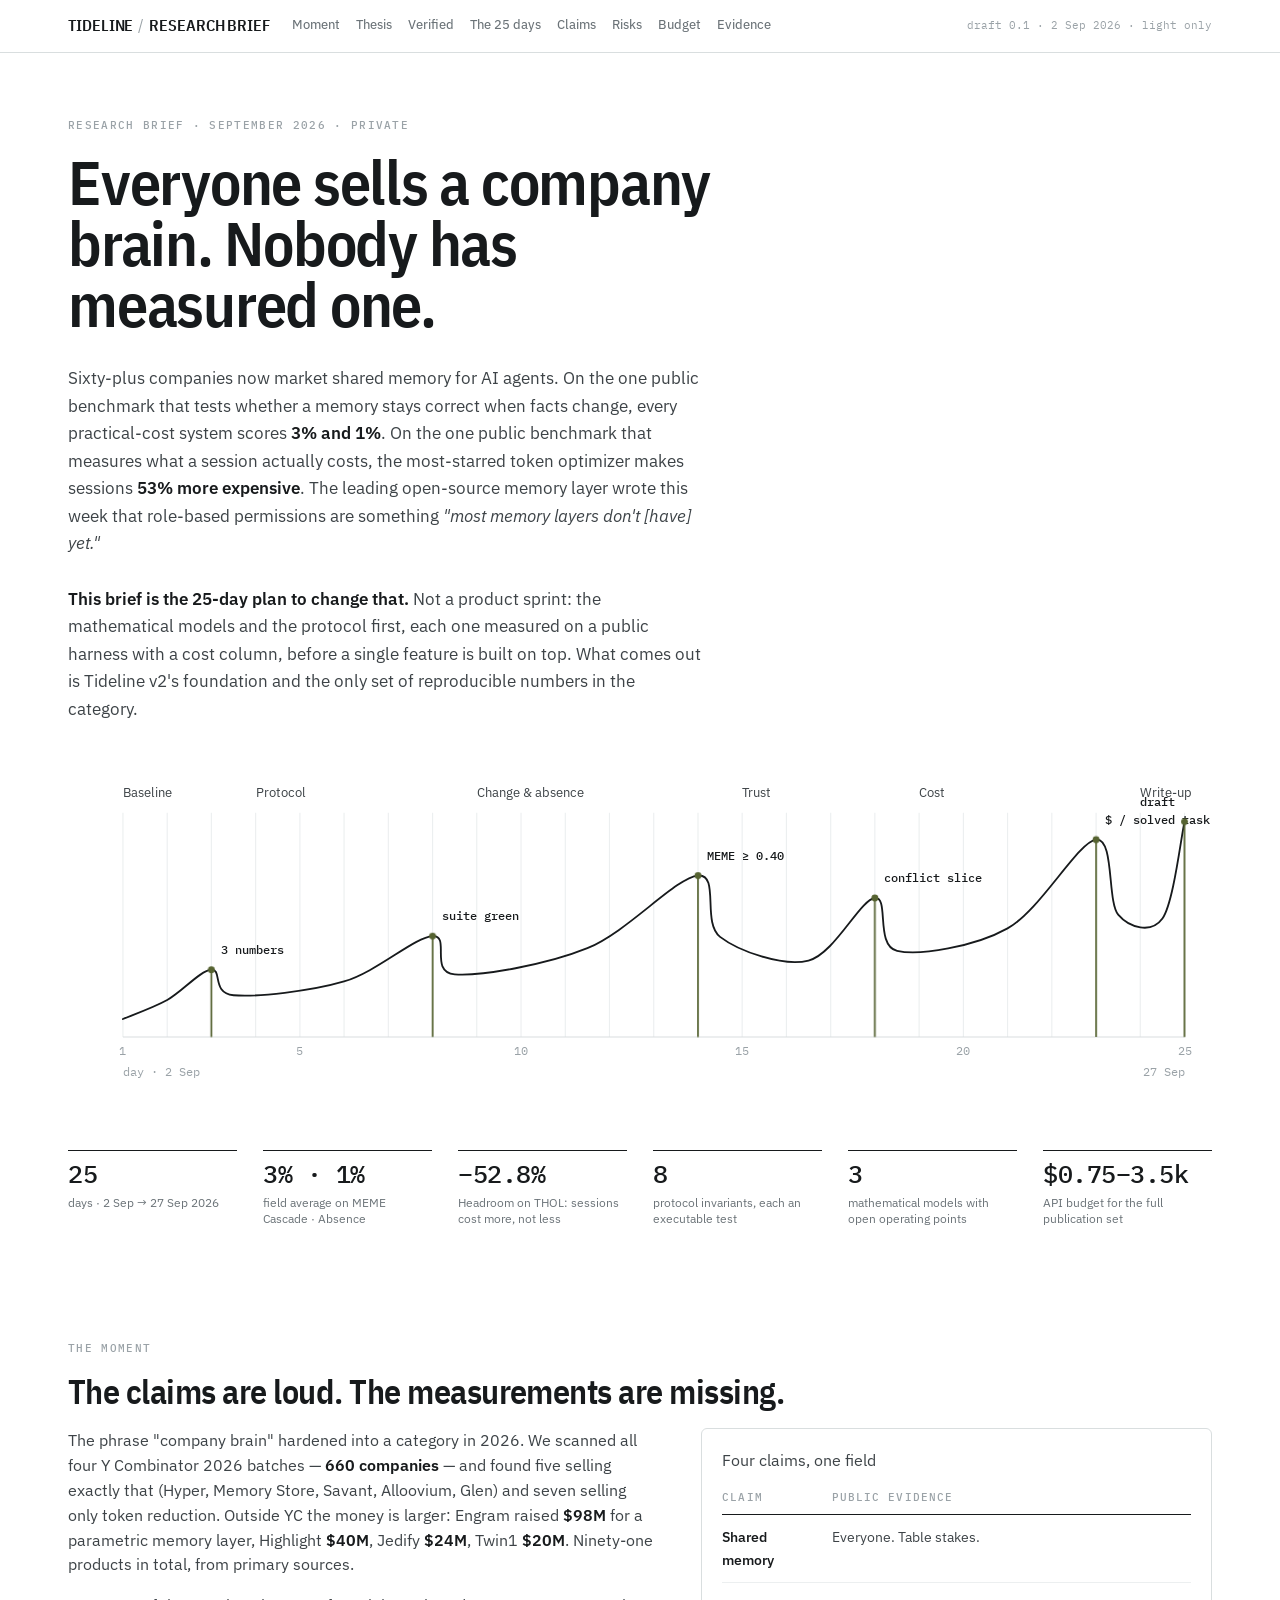
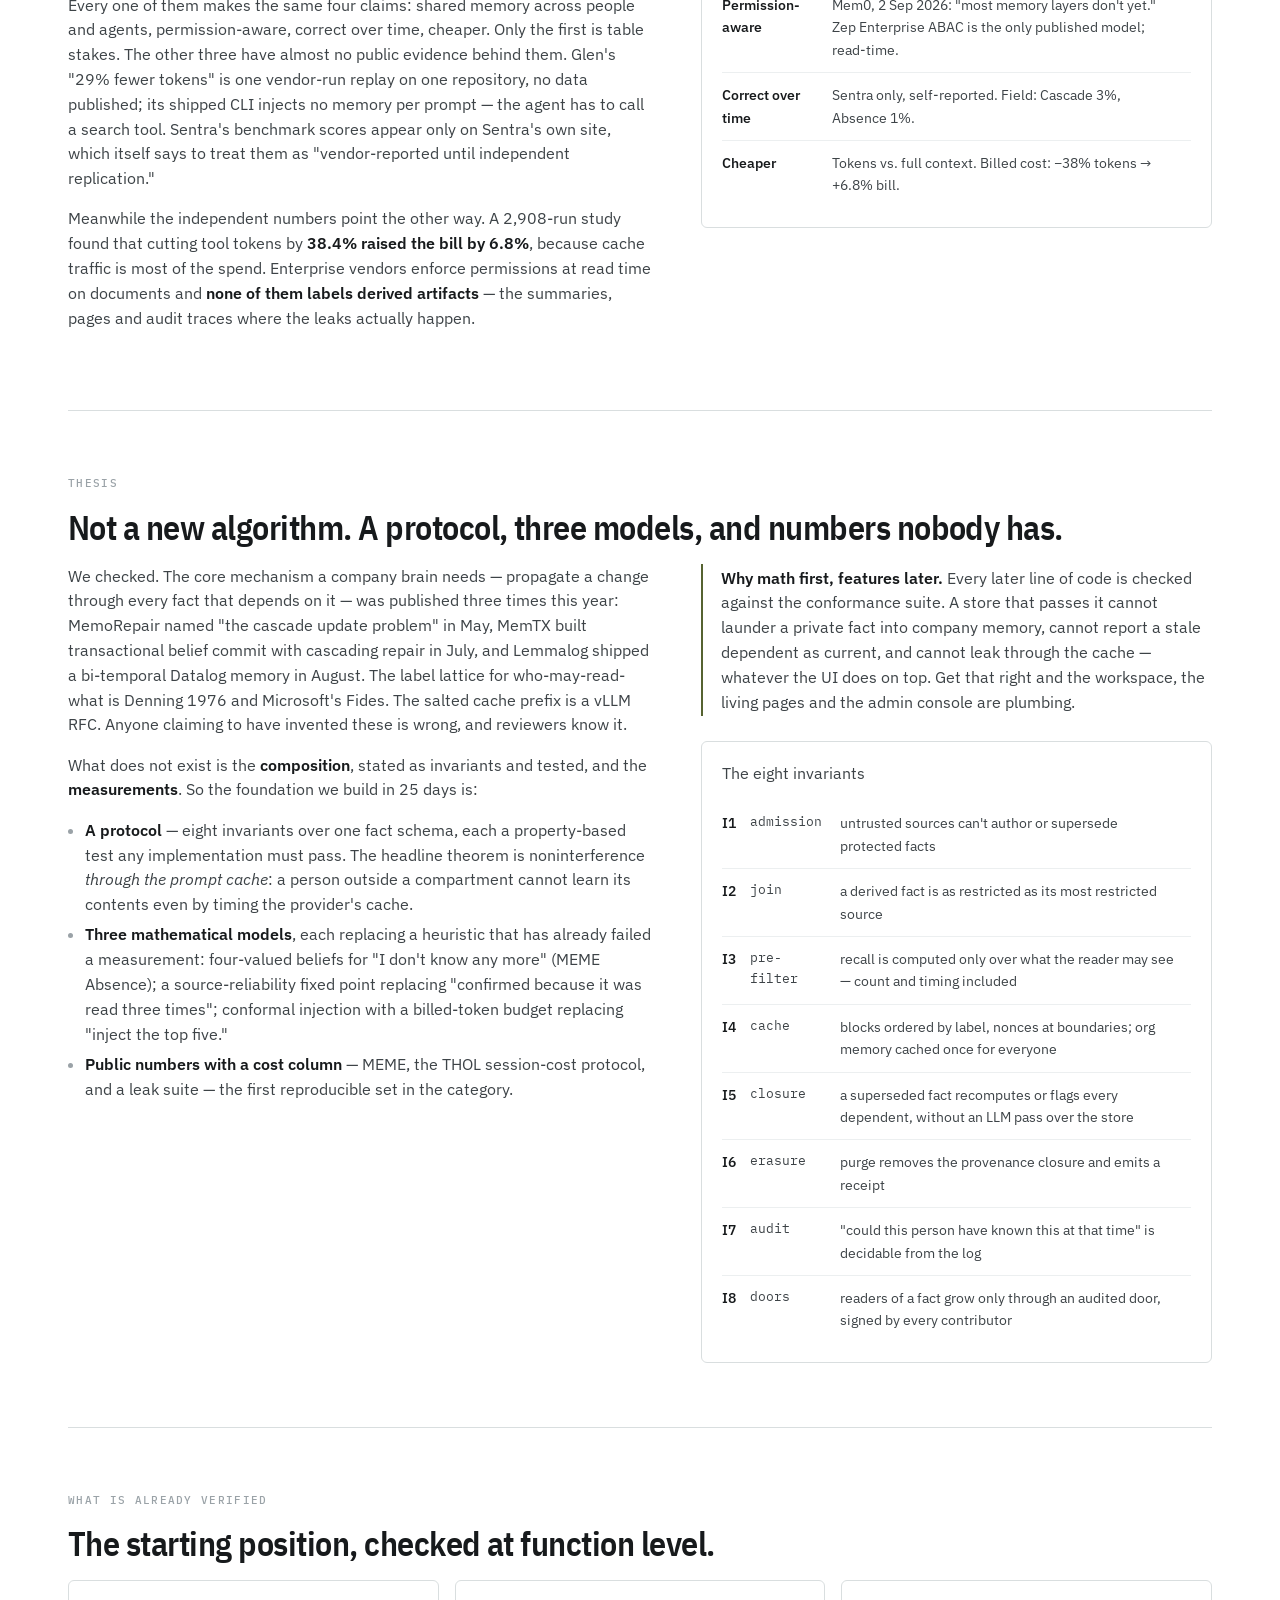
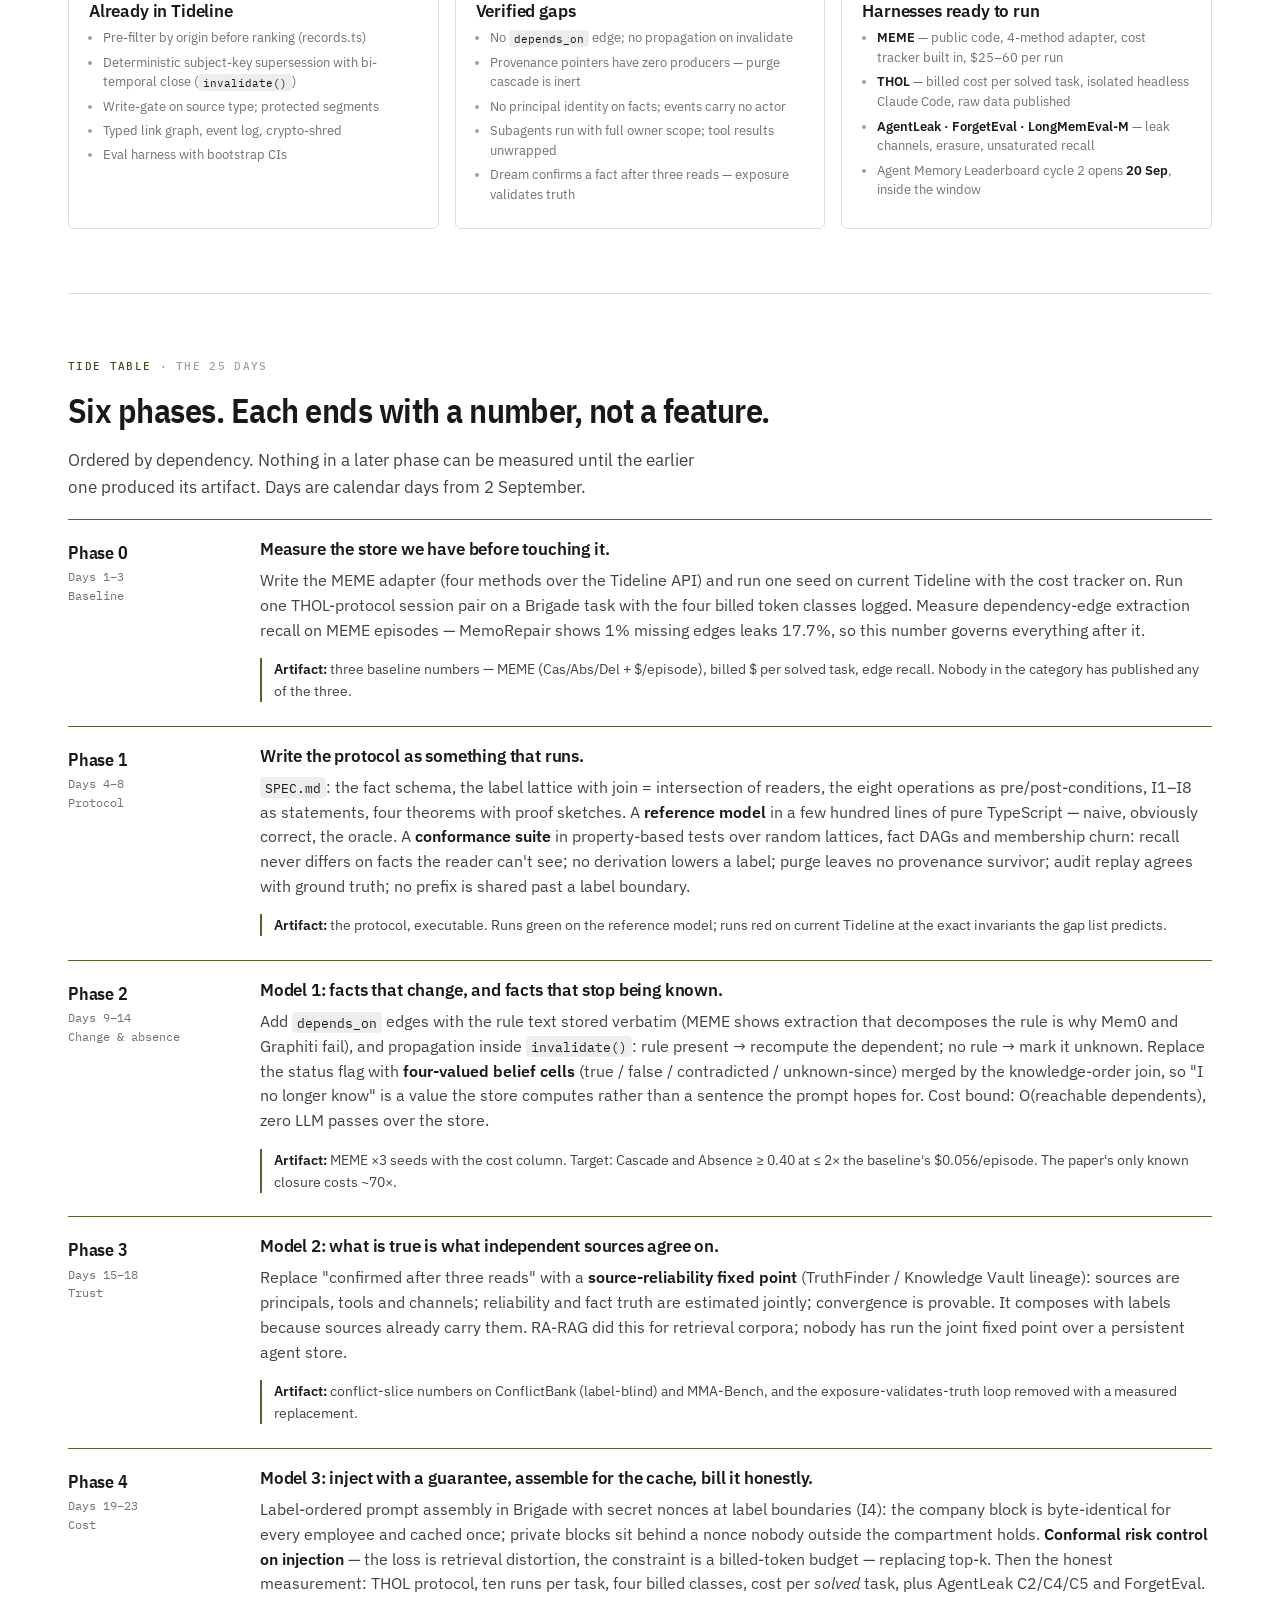
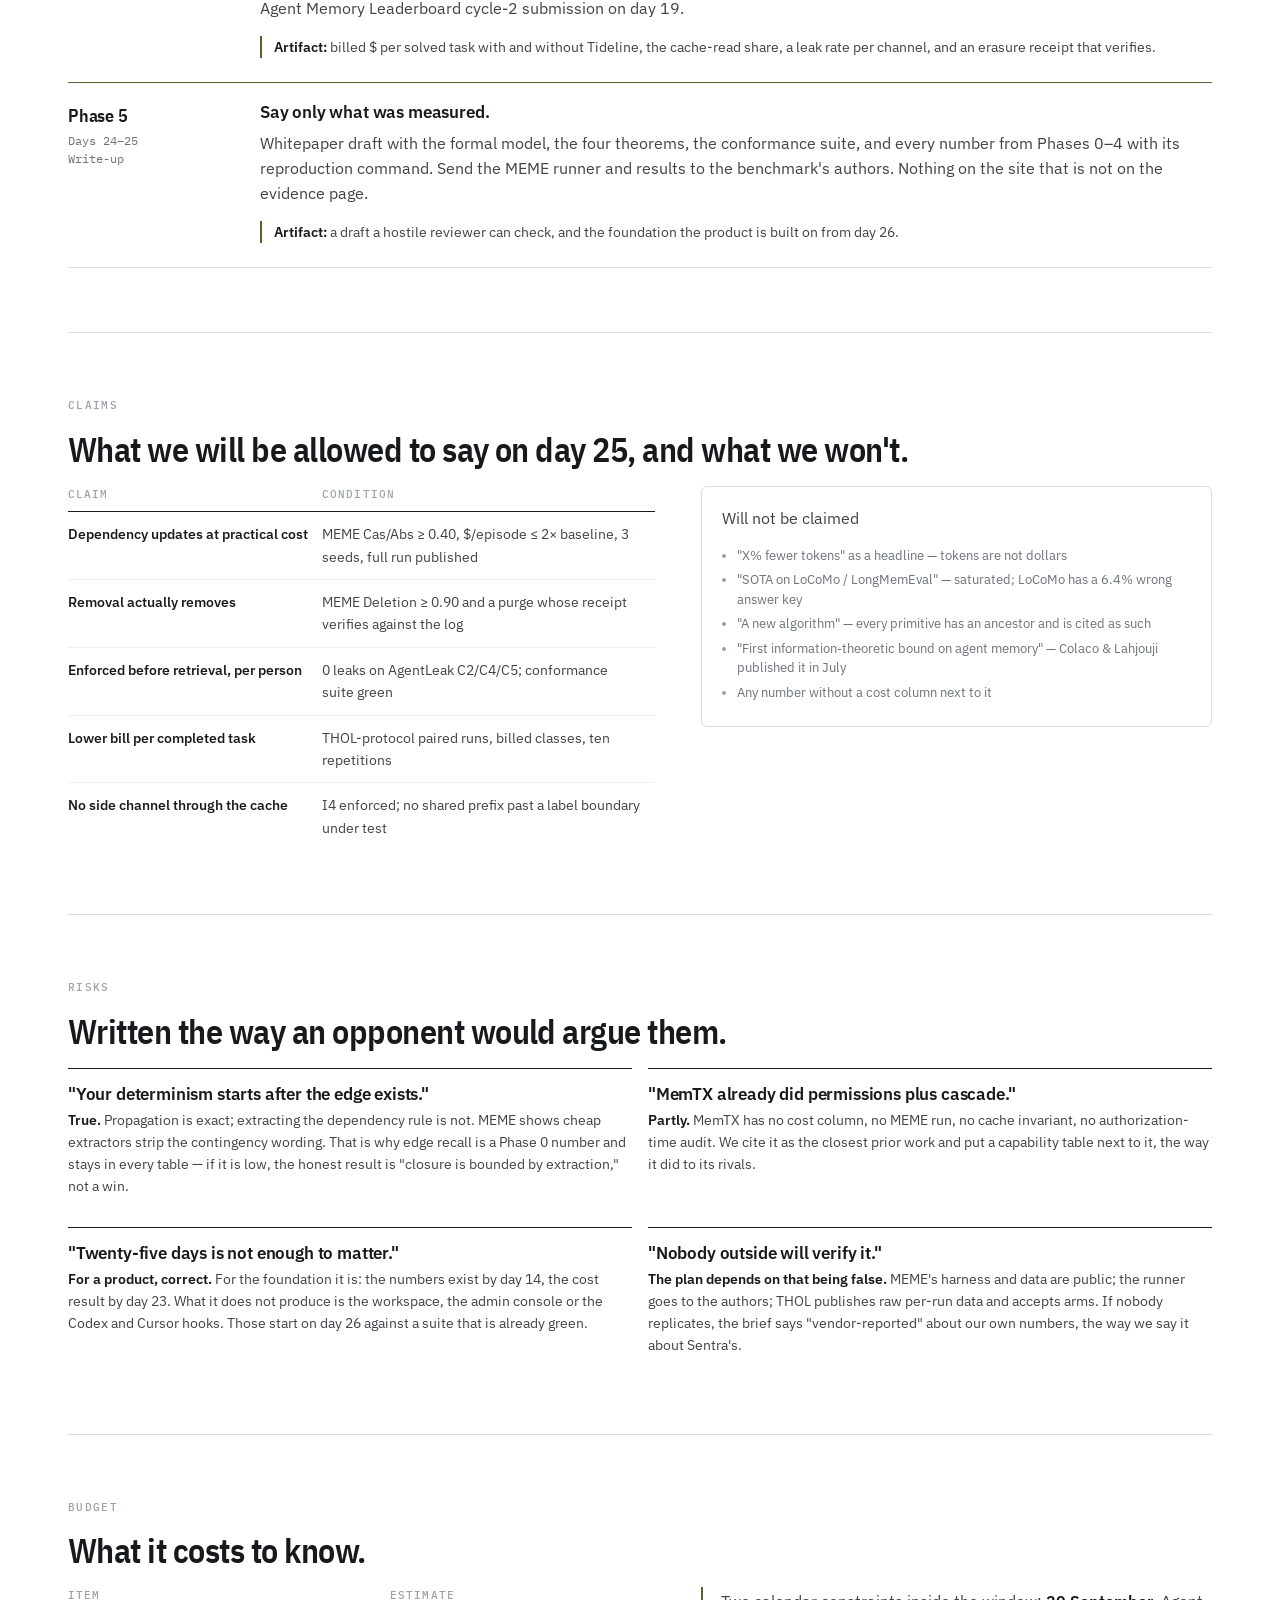
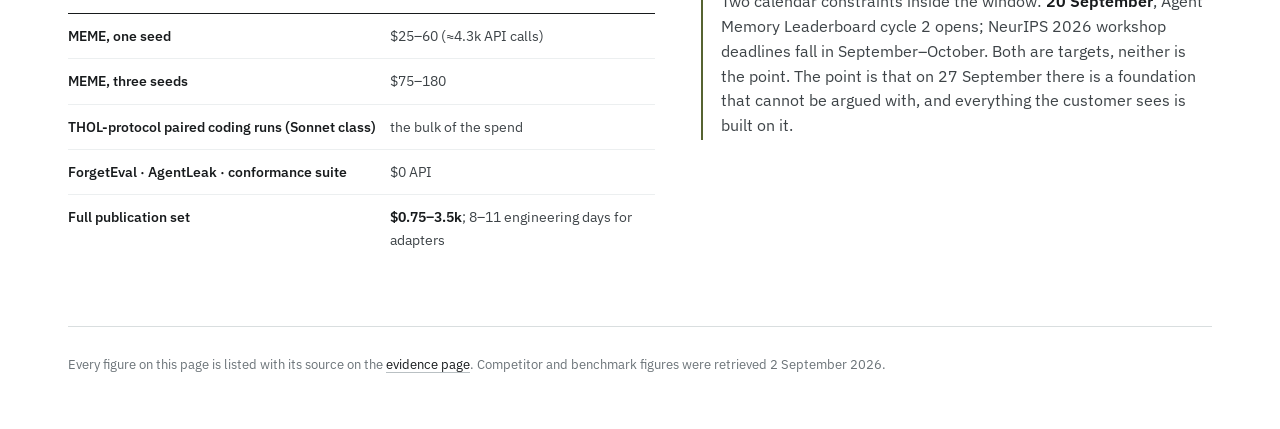
==== index.html @ ea07c3ec "Tideline research brief: the 25 days, models and protocol first Two pages, same rules as the Brigade" ====
<!doctype html>
<html lang="en">
<head>
<meta charset="utf-8" />
<meta name="viewport" content="width=device-width,initial-scale=1" />
<meta name="color-scheme" content="light" />
<title>Tideline — 25-day research brief</title>
<link rel="preconnect" href="https://fonts.googleapis.com">
<link rel="preconnect" href="https://fonts.gstatic.com" crossorigin>
<link href="https://fonts.googleapis.com/css2?family=IBM+Plex+Sans+Condensed:wght@500;600&family=IBM+Plex+Sans:wght@400;450;500;600&family=IBM+Plex+Mono:wght@400;500&display=swap" rel="stylesheet">
<link rel="stylesheet" href="assets/brief.css">
<style>
  .hero { padding: 64px 0 48px; }
  .hero h1 { max-width: 20ch; }
  .readings { display: grid; grid-template-columns: repeat(auto-fit, minmax(150px, 1fr)); gap: 22px 26px; margin-top: 40px; }
  .inv td:nth-child(2) { font-family: var(--font-mono); font-size: .8rem; }
  .ledger td:first-child { white-space: nowrap; }
</style>
</head>
<body>

<header class="masthead">
  <div class="masthead-in">
    <span class="mark"><a href="index.html">Tideline <span class="dot">/</span> Research brief</a></span>
    <nav>
      <a href="#moment">Moment</a>
      <a href="#thesis">Thesis</a>
      <a href="#verified">Verified</a>
      <a href="#phases">The 25 days</a>
      <a href="#claims">Claims</a>
      <a href="#risks">Risks</a>
      <a href="#budget">Budget</a>
      <a href="evidence.html">Evidence</a>
    </nav>
    <span class="spacer"></span>
    <span class="stamp">draft 0.1 · 2 Sep 2026 · light only</span>
  </div>
</header>

<div class="wrap">

  <!-- ─────────────────────────── HERO ─────────────────────────── -->
  <section class="hero" style="border-bottom: 0;">
    <p class="eyebrow">Research brief · September 2026 · private</p>
    <h1>Everyone sells a company brain. Nobody has measured one.</h1>
    <p class="lede">
      Sixty-plus companies now market shared memory for AI agents. On the one public benchmark that tests
      whether a memory stays correct when facts change, every practical-cost system scores
      <strong>3% and 1%</strong>. On the one public benchmark that measures what a session actually costs,
      the most-starred token optimizer makes sessions <strong>53% more expensive</strong>. The leading
      open-source memory layer wrote this week that role-based permissions are something
      <em>"most memory layers don't [have] yet."</em><br><br>
      <strong>This brief is the 25-day plan to change that.</strong> Not a product sprint: the mathematical
      models and the protocol first, each one measured on a public harness with a cost column, before a
      single feature is built on top. What comes out is Tideline v2's foundation and the only set of
      reproducible numbers in the category.
    </p>

    <div class="marigram">
<svg viewBox="0 0 1000 300" role="img" aria-label="Marigram: the 25 days drawn as a rising tide; each phase ends at a high-water mark labelled with the number it must produce">
<title>The 25 days as a tide record</title>
<line class="grid" x1="48.0" y1="40" x2="48.0" y2="236"/>
<text class="day" x="48.0" y="252" text-anchor="middle">1</text>
<line class="grid" x1="86.7" y1="40" x2="86.7" y2="236"/>
<line class="grid" x1="125.3" y1="40" x2="125.3" y2="236"/>
<line class="grid" x1="164.0" y1="40" x2="164.0" y2="236"/>
<line class="grid" x1="202.7" y1="40" x2="202.7" y2="236"/>
<text class="day" x="202.7" y="252" text-anchor="middle">5</text>
<line class="grid" x1="241.3" y1="40" x2="241.3" y2="236"/>
<line class="grid" x1="280.0" y1="40" x2="280.0" y2="236"/>
<line class="grid" x1="318.7" y1="40" x2="318.7" y2="236"/>
<line class="grid" x1="357.3" y1="40" x2="357.3" y2="236"/>
<line class="grid" x1="396.0" y1="40" x2="396.0" y2="236"/>
<text class="day" x="396.0" y="252" text-anchor="middle">10</text>
<line class="grid" x1="434.7" y1="40" x2="434.7" y2="236"/>
<line class="grid" x1="473.3" y1="40" x2="473.3" y2="236"/>
<line class="grid" x1="512.0" y1="40" x2="512.0" y2="236"/>
<line class="grid" x1="550.7" y1="40" x2="550.7" y2="236"/>
<line class="grid" x1="589.3" y1="40" x2="589.3" y2="236"/>
<text class="day" x="589.3" y="252" text-anchor="middle">15</text>
<line class="grid" x1="628.0" y1="40" x2="628.0" y2="236"/>
<line class="grid" x1="666.7" y1="40" x2="666.7" y2="236"/>
<line class="grid" x1="705.3" y1="40" x2="705.3" y2="236"/>
<line class="grid" x1="744.0" y1="40" x2="744.0" y2="236"/>
<line class="grid" x1="782.7" y1="40" x2="782.7" y2="236"/>
<text class="day" x="782.7" y="252" text-anchor="middle">20</text>
<line class="grid" x1="821.3" y1="40" x2="821.3" y2="236"/>
<line class="grid" x1="860.0" y1="40" x2="860.0" y2="236"/>
<line class="grid" x1="898.7" y1="40" x2="898.7" y2="236"/>
<line class="grid" x1="937.3" y1="40" x2="937.3" y2="236"/>
<line class="grid" x1="976.0" y1="40" x2="976.0" y2="236"/>
<text class="day" x="976.0" y="252" text-anchor="middle">25</text>
<line class="axis" x1="48" y1="236" x2="976" y2="236"/>
<text class="day" x="48" y="270">day · 2 Sep</text><text class="day" x="976" y="270" text-anchor="end">27 Sep</text>
<path class="trace" d="M48.0,220.3 C54.4,217.5 73.8,210.8 86.7,203.7 C99.6,196.5 115.7,177.9 125.3,177.2 C135.0,176.5 125.3,197.8 144.7,199.5 C164.0,201.3 212.3,196.1 241.3,187.5 C270.3,178.9 302.6,148.8 318.7,147.8 C334.8,146.8 315.4,179.6 338.0,181.3 C360.6,183.1 418.6,172.8 454.0,158.4 C489.4,144.0 531.3,96.5 550.7,94.9 C570.0,93.2 553.9,136.1 570.0,148.5 C586.1,160.9 624.8,174.8 647.3,169.2 C669.9,163.5 692.4,115.9 705.3,114.5 C718.2,113.1 705.3,156.2 724.7,160.7 C744.0,165.1 792.3,157.3 821.3,141.1 C850.3,124.9 882.6,65.5 898.7,63.5 C914.8,61.5 908.3,117.6 918.0,129.1 C927.7,140.6 947.0,146.0 956.7,132.5 C966.3,119.0 972.8,62.0 976.0,47.8"/>
<line class="hw p1" x1="125.3" y1="177.2" x2="125.3" y2="236"/>
<circle class="hw-dot p1" cx="125.3" cy="177.2" r="3"/>
<text class="read p1" x="133.3" y="163.2" text-anchor="start">3 numbers</text>
<text class="ph" x="48.0" y="26">Baseline</text>
<line class="hw p2" x1="318.7" y1="147.8" x2="318.7" y2="236"/>
<circle class="hw-dot p2" cx="318.7" cy="147.8" r="3"/>
<text class="read p2" x="326.7" y="133.8" text-anchor="start">suite green</text>
<text class="ph" x="164.0" y="26">Protocol</text>
<line class="hw p3" x1="550.7" y1="94.9" x2="550.7" y2="236"/>
<circle class="hw-dot p3" cx="550.7" cy="94.9" r="3"/>
<text class="read p3" x="558.7" y="80.9" text-anchor="start">MEME ≥ 0.40</text>
<text class="ph" x="357.3" y="26">Change & absence</text>
<line class="hw p4" x1="705.3" y1="114.5" x2="705.3" y2="236"/>
<circle class="hw-dot p4" cx="705.3" cy="114.5" r="3"/>
<text class="read p4" x="713.3" y="100.5" text-anchor="start">conflict slice</text>
<text class="ph" x="589.3" y="26">Trust</text>
<line class="hw p5" x1="898.7" y1="63.5" x2="898.7" y2="236"/>
<circle class="hw-dot p5" cx="898.7" cy="63.5" r="3"/>
<text class="read p5" x="906.7" y="49.5" text-anchor="start">$ / solved task</text>
<text class="ph" x="744.0" y="26">Cost</text>
<line class="hw p6" x1="976.0" y1="47.8" x2="976.0" y2="236"/>
<circle class="hw-dot p6" cx="976.0" cy="47.8" r="3"/>
<text class="read p6" x="968.0" y="33.8" text-anchor="end">draft</text>
<text class="ph" x="937.3" y="26">Write-up</text>
</svg>
    </div>

    <div class="readings">
      <div class="reading"><span class="n">25</span><span class="l">days · 2 Sep → 27 Sep 2026</span></div>
      <div class="reading"><span class="n">3% · 1%</span><span class="l">field average on MEME Cascade · Absence</span></div>
      <div class="reading"><span class="n">−52.8%</span><span class="l">Headroom on THOL: sessions cost more, not less</span></div>
      <div class="reading"><span class="n">8</span><span class="l">protocol invariants, each an executable test</span></div>
      <div class="reading"><span class="n">3</span><span class="l">mathematical models with open operating points</span></div>
      <div class="reading"><span class="n">$0.75–3.5k</span><span class="l">API budget for the full publication set</span></div>
    </div>
  </section>

  <!-- ─────────────────────────── THE MOMENT ─────────────────────────── -->
  <section id="moment">
    <p class="eyebrow">The moment</p>
    <h2>The claims are loud. The measurements are missing.</h2>

    <div class="two">
      <div>
        <p>
          The phrase "company brain" hardened into a category in 2026. We scanned all four Y Combinator 2026
          batches — <strong>660 companies</strong> — and found five selling exactly that (Hyper, Memory Store,
          Savant, Alloovium, Glen) and seven selling only token reduction. Outside YC the money is larger:
          Engram raised <strong>$98M</strong> for a parametric memory layer, Highlight <strong>$40M</strong>,
          Jedify <strong>$24M</strong>, Twin1 <strong>$20M</strong>. Ninety-one products in total, from
          primary sources.
        </p>
        <p>
          Every one of them makes the same four claims: shared memory across people and agents,
          permission-aware, correct over time, cheaper. Only the first is table stakes. The other three have
          almost no public evidence behind them. Glen's "29% fewer tokens" is one vendor-run replay on one
          repository, no data published; its shipped CLI injects no memory per prompt — the agent has to call
          a search tool. Sentra's benchmark scores appear only on Sentra's own site, which itself says to
          treat them as "vendor-reported until independent replication."
        </p>
        <p>
          Meanwhile the independent numbers point the other way. A 2,908-run study found that cutting tool
          tokens by <strong>38.4% raised the bill by 6.8%</strong>, because cache traffic is most of the
          spend. Enterprise vendors enforce permissions at read time on documents and
          <strong>none of them labels derived artifacts</strong> — the summaries, pages and audit traces
          where the leaks actually happen.
        </p>
      </div>
      <div>
        <div class="card">
          <p class="kicker">Four claims, one field</p>
          <table class="data">
            <tr><th>Claim</th><th>Public evidence</th></tr>
            <tr><td>Shared memory</td><td>Everyone. Table stakes.</td></tr>
            <tr><td>Permission-aware</td><td>Mem0, 2 Sep 2026: "most memory layers don't yet." Zep Enterprise ABAC is the only published model; read-time.</td></tr>
            <tr><td>Correct over time</td><td>Sentra only, self-reported. Field: Cascade 3%, Absence 1%.</td></tr>
            <tr><td>Cheaper</td><td>Tokens vs. full context. Billed cost: −38% tokens → +6.8% bill.</td></tr>
          </table>
        </div>
      </div>
    </div>
  </section>

  <!-- ─────────────────────────── THESIS ─────────────────────────── -->
  <section id="thesis">
    <p class="eyebrow">Thesis</p>
    <h2>Not a new algorithm. A protocol, three models, and numbers nobody has.</h2>

    <div class="two">
      <div>
        <p>
          We checked. The core mechanism a company brain needs — propagate a change through every fact that
          depends on it — was published three times this year: MemoRepair named "the cascade update problem"
          in May, MemTX built transactional belief commit with cascading repair in July, and Lemmalog shipped
          a bi-temporal Datalog memory in August. The label lattice for who-may-read-what is Denning 1976 and
          Microsoft's Fides. The salted cache prefix is a vLLM RFC. Anyone claiming to have invented these is
          wrong, and reviewers know it.
        </p>
        <p>
          What does not exist is the <strong>composition</strong>, stated as invariants and tested, and the
          <strong>measurements</strong>. So the foundation we build in 25 days is:
        </p>
        <ul class="tight">
          <li><strong>A protocol</strong> — eight invariants over one fact schema, each a property-based test any
            implementation must pass. The headline theorem is noninterference <em>through the prompt cache</em>:
            a person outside a compartment cannot learn its contents even by timing the provider's cache.</li>
          <li><strong>Three mathematical models</strong>, each replacing a heuristic that has already failed a
            measurement: four-valued beliefs for "I don't know any more" (MEME Absence); a source-reliability
            fixed point replacing "confirmed because it was read three times"; conformal injection with a
            billed-token budget replacing "inject the top five."</li>
          <li><strong>Public numbers with a cost column</strong> — MEME, the THOL session-cost protocol, and a
            leak suite — the first reproducible set in the category.</li>
        </ul>
      </div>
      <div>
        <div class="callout">
          <p><strong>Why math first, features later.</strong> Every later line of code is checked against the
          conformance suite. A store that passes it cannot launder a private fact into company memory, cannot
          report a stale dependent as current, and cannot leak through the cache — whatever the UI does on top.
          Get that right and the workspace, the living pages and the admin console are plumbing.</p>
        </div>
        <br>
        <div class="card">
          <p class="kicker">The eight invariants</p>
          <table class="data inv">
            <tr><td>I1</td><td>admission</td><td>untrusted sources can't author or supersede protected facts</td></tr>
            <tr><td>I2</td><td>join</td><td>a derived fact is as restricted as its most restricted source</td></tr>
            <tr><td>I3</td><td>pre-filter</td><td>recall is computed only over what the reader may see — count and timing included</td></tr>
            <tr><td>I4</td><td>cache</td><td>blocks ordered by label, nonces at boundaries; org memory cached once for everyone</td></tr>
            <tr><td>I5</td><td>closure</td><td>a superseded fact recomputes or flags every dependent, without an LLM pass over the store</td></tr>
            <tr><td>I6</td><td>erasure</td><td>purge removes the provenance closure and emits a receipt</td></tr>
            <tr><td>I7</td><td>audit</td><td>"could this person have known this at that time" is decidable from the log</td></tr>
            <tr><td>I8</td><td>doors</td><td>readers of a fact grow only through an audited door, signed by every contributor</td></tr>
          </table>
        </div>
      </div>
    </div>
  </section>

  <!-- ─────────────────────────── VERIFIED ─────────────────────────── -->
  <section id="verified">
    <p class="eyebrow">What is already verified</p>
    <h2>The starting position, checked at function level.</h2>

    <div class="grid g3">
      <div class="card">
        <h3>Already in Tideline</h3>
        <ul class="tight fine">
          <li>Pre-filter by origin before ranking (records.ts)</li>
          <li>Deterministic subject-key supersession with bi-temporal close (<code>invalidate()</code>)</li>
          <li>Write-gate on source type; protected segments</li>
          <li>Typed link graph, event log, crypto-shred</li>
          <li>Eval harness with bootstrap CIs</li>
        </ul>
      </div>
      <div class="card">
        <h3>Verified gaps</h3>
        <ul class="tight fine">
          <li>No <code>depends_on</code> edge; no propagation on invalidate</li>
          <li>Provenance pointers have zero producers — purge cascade is inert</li>
          <li>No principal identity on facts; events carry no actor</li>
          <li>Subagents run with full owner scope; tool results unwrapped</li>
          <li>Dream confirms a fact after three reads — exposure validates truth</li>
        </ul>
      </div>
      <div class="card">
        <h3>Harnesses ready to run</h3>
        <ul class="tight fine">
          <li><strong>MEME</strong> — public code, 4-method adapter, cost tracker built in, $25–60 per run</li>
          <li><strong>THOL</strong> — billed cost per solved task, isolated headless Claude Code, raw data published</li>
          <li><strong>AgentLeak · ForgetEval · LongMemEval-M</strong> — leak channels, erasure, unsaturated recall</li>
          <li>Agent Memory Leaderboard cycle 2 opens <strong>20 Sep</strong>, inside the window</li>
        </ul>
      </div>
    </div>
  </section>

  <!-- ─────────────────────────── PHASES ─────────────────────────── -->
  <section id="phases">
    <p class="eyebrow"><b>Tide table</b> · the 25 days</p>
    <h2>Six phases. Each ends with a number, not a feature.</h2>
    <p class="lede">Ordered by dependency. Nothing in a later phase can be measured until the earlier one produced
      its artifact. Days are calendar days from 2 September.</p>

    <div class="phase">
      <div class="d"><b>Phase 0</b>Days 1–3<br>Baseline</div>
      <div>
        <h3>Measure the store we have before touching it.</h3>
        <p>Write the MEME adapter (four methods over the Tideline API) and run one seed on current Tideline
          with the cost tracker on. Run one THOL-protocol session pair on a Brigade task with the four billed
          token classes logged. Measure dependency-edge extraction recall on MEME episodes — MemoRepair shows
          1% missing edges leaks 17.7%, so this number governs everything after it.</p>
        <p class="out"><b>Artifact:</b> three baseline numbers — MEME (Cas/Abs/Del + $/episode), billed $ per
          solved task, edge recall. Nobody in the category has published any of the three.</p>
      </div>
    </div>

    <div class="phase">
      <div class="d"><b>Phase 1</b>Days 4–8<br>Protocol</div>
      <div>
        <h3>Write the protocol as something that runs.</h3>
        <p><code>SPEC.md</code>: the fact schema, the label lattice with join = intersection of readers, the eight
          operations as pre/post-conditions, I1–I8 as statements, four theorems with proof sketches.
          A <strong>reference model</strong> in a few hundred lines of pure TypeScript — naive, obviously correct,
          the oracle. A <strong>conformance suite</strong> in property-based tests over random lattices, fact DAGs and
          membership churn: recall never differs on facts the reader can't see; no derivation lowers a label;
          purge leaves no provenance survivor; audit replay agrees with ground truth; no prefix is shared past a
          label boundary.</p>
        <p class="out"><b>Artifact:</b> the protocol, executable. Runs green on the reference model; runs red on
          current Tideline at the exact invariants the gap list predicts.</p>
      </div>
    </div>

    <div class="phase">
      <div class="d"><b>Phase 2</b>Days 9–14<br>Change &amp; absence</div>
      <div>
        <h3>Model 1: facts that change, and facts that stop being known.</h3>
        <p>Add <code>depends_on</code> edges with the rule text stored verbatim (MEME shows extraction that
          decomposes the rule is why Mem0 and Graphiti fail), and propagation inside <code>invalidate()</code>:
          rule present → recompute the dependent; no rule → mark it unknown. Replace the status flag with
          <strong>four-valued belief cells</strong> (true / false / contradicted / unknown-since) merged by the
          knowledge-order join, so "I no longer know" is a value the store computes rather than a sentence the
          prompt hopes for. Cost bound: O(reachable dependents), zero LLM passes over the store.</p>
        <p class="out"><b>Artifact:</b> MEME ×3 seeds with the cost column. Target: Cascade and Absence ≥ 0.40 at
          ≤ 2× the baseline's $0.056/episode. The paper's only known closure costs ~70×.</p>
      </div>
    </div>

    <div class="phase">
      <div class="d"><b>Phase 3</b>Days 15–18<br>Trust</div>
      <div>
        <h3>Model 2: what is true is what independent sources agree on.</h3>
        <p>Replace "confirmed after three reads" with a <strong>source-reliability fixed point</strong>
          (TruthFinder / Knowledge Vault lineage): sources are principals, tools and channels; reliability and
          fact truth are estimated jointly; convergence is provable. It composes with labels because sources
          already carry them. RA-RAG did this for retrieval corpora; nobody has run the joint fixed point over a
          persistent agent store.</p>
        <p class="out"><b>Artifact:</b> conflict-slice numbers on ConflictBank (label-blind) and MMA-Bench, and the
          exposure-validates-truth loop removed with a measured replacement.</p>
      </div>
    </div>

    <div class="phase">
      <div class="d"><b>Phase 4</b>Days 19–23<br>Cost</div>
      <div>
        <h3>Model 3: inject with a guarantee, assemble for the cache, bill it honestly.</h3>
        <p>Label-ordered prompt assembly in Brigade with secret nonces at label boundaries (I4): the company block
          is byte-identical for every employee and cached once; private blocks sit behind a nonce nobody outside
          the compartment holds. <strong>Conformal risk control on injection</strong> — the loss is retrieval
          distortion, the constraint is a billed-token budget — replacing top-k. Then the honest measurement:
          THOL protocol, ten runs per task, four billed classes, cost per <em>solved</em> task, plus AgentLeak
          C2/C4/C5 and ForgetEval. Agent Memory Leaderboard cycle-2 submission on day 19.</p>
        <p class="out"><b>Artifact:</b> billed $ per solved task with and without Tideline, the cache-read share,
          a leak rate per channel, and an erasure receipt that verifies.</p>
      </div>
    </div>

    <div class="phase">
      <div class="d"><b>Phase 5</b>Days 24–25<br>Write-up</div>
      <div>
        <h3>Say only what was measured.</h3>
        <p>Whitepaper draft with the formal model, the four theorems, the conformance suite, and every number
          from Phases 0–4 with its reproduction command. Send the MEME runner and results to the benchmark's
          authors. Nothing on the site that is not on the evidence page.</p>
        <p class="out"><b>Artifact:</b> a draft a hostile reviewer can check, and the foundation the product is
          built on from day 26.</p>
      </div>
    </div>
  </section>

  <!-- ─────────────────────────── CLAIMS ─────────────────────────── -->
  <section id="claims">
    <p class="eyebrow">Claims</p>
    <h2>What we will be allowed to say on day 25, and what we won't.</h2>

    <div class="two">
      <div>
        <table class="data ledger">
          <tr><th>Claim</th><th>Condition</th></tr>
          <tr><td>Dependency updates at practical cost</td><td>MEME Cas/Abs ≥ 0.40, $/episode ≤ 2× baseline, 3 seeds, full run published</td></tr>
          <tr><td>Removal actually removes</td><td>MEME Deletion ≥ 0.90 and a purge whose receipt verifies against the log</td></tr>
          <tr><td>Enforced before retrieval, per person</td><td>0 leaks on AgentLeak C2/C4/C5; conformance suite green</td></tr>
          <tr><td>Lower bill per completed task</td><td>THOL-protocol paired runs, billed classes, ten repetitions</td></tr>
          <tr><td>No side channel through the cache</td><td>I4 enforced; no shared prefix past a label boundary under test</td></tr>
        </table>
      </div>
      <div>
        <div class="card">
          <p class="kicker">Will not be claimed</p>
          <ul class="tight fine">
            <li>"X% fewer tokens" as a headline — tokens are not dollars</li>
            <li>"SOTA on LoCoMo / LongMemEval" — saturated; LoCoMo has a 6.4% wrong answer key</li>
            <li>"A new algorithm" — every primitive has an ancestor and is cited as such</li>
            <li>"First information-theoretic bound on agent memory" — Colaco &amp; Lahjouji published it in July</li>
            <li>Any number without a cost column next to it</li>
          </ul>
        </div>
      </div>
    </div>
  </section>

  <!-- ─────────────────────────── RISKS ─────────────────────────── -->
  <section id="risks">
    <p class="eyebrow">Risks</p>
    <h2>Written the way an opponent would argue them.</h2>

    <div class="grid g2">
      <div class="risk">
        <h3>"Your determinism starts after the edge exists."</h3>
        <p class="a"><b>True.</b> Propagation is exact; extracting the dependency rule is not. MEME shows cheap
          extractors strip the contingency wording. That is why edge recall is a Phase 0 number and stays in
          every table — if it is low, the honest result is "closure is bounded by extraction," not a win.</p>
      </div>
      <div class="risk">
        <h3>"MemTX already did permissions plus cascade."</h3>
        <p class="a"><b>Partly.</b> MemTX has no cost column, no MEME run, no cache invariant, no authorization-time
          audit. We cite it as the closest prior work and put a capability table next to it, the way it did to
          its rivals.</p>
      </div>
      <div class="risk">
        <h3>"Twenty-five days is not enough to matter."</h3>
        <p class="a"><b>For a product, correct.</b> For the foundation it is: the numbers exist by day 14, the
          cost result by day 23. What it does not produce is the workspace, the admin console or the Codex and
          Cursor hooks. Those start on day 26 against a suite that is already green.</p>
      </div>
      <div class="risk">
        <h3>"Nobody outside will verify it."</h3>
        <p class="a"><b>The plan depends on that being false.</b> MEME's harness and data are public; the runner
          goes to the authors; THOL publishes raw per-run data and accepts arms. If nobody replicates, the
          brief says "vendor-reported" about our own numbers, the way we say it about Sentra's.</p>
      </div>
    </div>
  </section>

  <!-- ─────────────────────────── BUDGET ─────────────────────────── -->
  <section id="budget">
    <p class="eyebrow">Budget</p>
    <h2>What it costs to know.</h2>
    <div class="two">
      <div>
        <table class="data ledger">
          <tr><th>Item</th><th>Estimate</th></tr>
          <tr><td>MEME, one seed</td><td>$25–60 (≈4.3k API calls)</td></tr>
          <tr><td>MEME, three seeds</td><td>$75–180</td></tr>
          <tr><td>THOL-protocol paired coding runs (Sonnet class)</td><td>the bulk of the spend</td></tr>
          <tr><td>ForgetEval · AgentLeak · conformance suite</td><td>$0 API</td></tr>
          <tr><td>Full publication set</td><td><strong>$0.75–3.5k</strong>; 8–11 engineering days for adapters</td></tr>
        </table>
      </div>
      <div>
        <div class="callout">
          <p>Two calendar constraints inside the window: <strong>20 September</strong>, Agent Memory Leaderboard
          cycle 2 opens; NeurIPS 2026 workshop deadlines fall in September–October. Both are targets, neither is
          the point. The point is that on 27 September there is a foundation that cannot be argued with, and
          everything the customer sees is built on it.</p>
        </div>
      </div>
    </div>
    </section>
  <p class="foot">Every figure on this page is listed with its source on the
      <a href="evidence.html">evidence page</a>. Competitor and benchmark figures were retrieved 2 September 2026.</p>

</div>
</body>
</html>
---- assets/brief.css ----
/* Tideline — research brief.
 *
 * Drawn from the subject: a tideline is the mark high water leaves on the shore,
 * a record of what was true and when. The instruments of that record are the
 * marigram (a stylus line on a drum) and the tide table (columns of times and
 * heights). So: paper white, slate ink, one accent — kelp, the dark olive of the
 * wrack line — used only as a mark. Numbers are set in Plex Mono, tide-table style.
 * Light in every environment; there are no dark tokens.
 *
 * Reference numbers: body 15.5/1.6, hairline #d9dedf, section rhythm 64px,
 * card padding 20px, table row 11px, radius 6px, headline tracking -0.02em.
 */

:root {
  color-scheme: light;

  --paper:     #ffffff;
  --sunk:      #f5f6f5;
  --band:      #eceeec;
  --ink:       #171a1c;
  --ink-soft:  #3d4347;
  --ink-mute:  #6b7378;
  --ink-faint: #9aa2a7;
  --line:      #d9dedf;
  --line-soft: #eceff0;

  --kelp:      #566331;   /* the mark: phase rules, high-water ticks, one word */
  --kelp-dk:   #414b25;
  --kelp-bg:   #f1f3ea;
  --yes:       #2f6b3a;
  --no:        #9aa2a7;

  --font-display: 'IBM Plex Sans Condensed', 'IBM Plex Sans', -apple-system, 'Segoe UI', sans-serif;
  --font-text:    'IBM Plex Sans', -apple-system, BlinkMacSystemFont, 'Segoe UI', sans-serif;
  --font-mono:    'IBM Plex Mono', ui-monospace, SFMono-Regular, Menlo, monospace;

  --measure: 68ch;
  --pad: clamp(20px, 5vw, 48px);
  --radius: 6px;
}

* { box-sizing: border-box; }
html { -webkit-text-size-adjust: 100%; scroll-behavior: smooth; scroll-padding-top: 72px; }
body {
  margin: 0;
  background: var(--paper);
  color: var(--ink-soft);
  font-family: var(--font-text);
  font-size: 15.5px;
  line-height: 1.6;
  -webkit-font-smoothing: antialiased;
  font-variant-numeric: tabular-nums;
  overflow-x: hidden;
}
@media (prefers-reduced-motion: reduce) { html { scroll-behavior: auto; } }

/* ---------- masthead ---------- */
.masthead {
  position: sticky; top: 0; z-index: 40;
  background: rgba(255,255,255,.9);
  backdrop-filter: saturate(160%) blur(10px);
  border-bottom: 1px solid var(--line);
}
.masthead-in {
  max-width: 1240px; margin: 0 auto; padding: 0 var(--pad);
  height: 52px; display: flex; align-items: center; gap: 22px;
}
.mark { font-family: var(--font-display); font-size: 1rem; font-weight: 600; letter-spacing: -.005em;
  white-space: nowrap; color: var(--ink); text-transform: uppercase; }
.mark a { color: var(--ink); text-decoration: none; }
.mark .dot { color: var(--ink-faint); font-weight: 400; padding: 0 2px; }
.masthead nav { display: flex; gap: 16px; overflow-x: auto; scrollbar-width: none; min-width: 0; }
.masthead nav::-webkit-scrollbar { display: none; }
.masthead nav a {
  color: var(--ink-mute); text-decoration: none; font-size: .8125rem; font-weight: 450;
  white-space: nowrap; padding: 2px 0; border-bottom: 1.5px solid transparent;
}
.masthead nav a:hover, .masthead nav a:focus-visible { color: var(--ink); outline: none; border-bottom-color: var(--kelp); }
.masthead nav a[aria-current="page"] { color: var(--ink); border-bottom-color: var(--ink); }
.masthead .spacer { flex: 1; }
.stamp { font-family: var(--font-mono); font-size: .6875rem; color: var(--ink-faint); white-space: nowrap; }
@media (max-width: 860px) { .stamp { display: none; } .masthead-in { gap: 14px; } }

/* ---------- layout ---------- */
.wrap { max-width: 1240px; margin: 0 auto; padding: 0 var(--pad); }
.col  { max-width: var(--measure); }
section { padding: 64px 0; border-bottom: 1px solid var(--line); }
section:last-of-type { border-bottom: 0; }

h1, h2, h3 { color: var(--ink); margin: 0 0 .5em; }
h1 { font-family: var(--font-display); font-size: clamp(2.5rem, 5vw, 3.9rem); font-weight: 600;
  letter-spacing: -.02em; line-height: .98; }
h2 { font-family: var(--font-display); font-size: clamp(1.6rem, 2.8vw, 2.15rem); font-weight: 600;
  letter-spacing: -.015em; line-height: 1.1; }
h3 { font-family: var(--font-text); font-size: 1.0625rem; letter-spacing: -.01em; line-height: 1.3; font-weight: 600; }
p { margin: 0 0 1em; }
a { color: var(--ink); text-decoration: underline; text-decoration-color: #b9c0c3;
  text-decoration-thickness: 1px; text-underline-offset: 2.5px; }
a:hover { text-decoration-color: var(--kelp); }
a:focus-visible { outline: 2px solid var(--kelp); outline-offset: 2px; }
strong { color: var(--ink); font-weight: 600; }
em { font-style: italic; }
code { font-family: var(--font-mono); font-size: .855em; background: var(--band);
  padding: 1.5px 5px; border-radius: 4px; color: var(--ink); }

.eyebrow {
  font-family: var(--font-mono); font-size: .6875rem; letter-spacing: .12em;
  text-transform: uppercase; color: var(--ink-faint); margin: 0 0 16px; font-weight: 500;
}
.eyebrow b { color: var(--kelp-dk); font-weight: 500; }
.lede { font-size: 1.0625rem; line-height: 1.62; color: var(--ink-soft); max-width: 64ch; }
.lede strong { color: var(--ink); }
.fine { font-size: .8125rem; color: var(--ink-mute); line-height: 1.52; }

/* ---------- primitives ---------- */
.grid { display: grid; gap: 16px; }
.g2 { grid-template-columns: repeat(2, 1fr); }
.g3 { grid-template-columns: repeat(3, 1fr); }
@media (max-width: 900px) { .g3 { grid-template-columns: repeat(2, 1fr); } }
@media (max-width: 620px) { .g2, .g3 { grid-template-columns: 1fr; } }

.card {
  background: var(--paper); border: 1px solid var(--line);
  border-radius: var(--radius); padding: 19px 20px;
}
.card h3 { margin-bottom: 6px; }
.card p:last-child, .card .fine:last-child, .card ul:last-child, .card table:last-child { margin-bottom: 0; }

/* the reading, tide-table style: a mono number with a small label under it */
.reading { border-top: 1px solid var(--ink); padding: 10px 0 0; }
.reading .n { font-family: var(--font-mono); font-size: 1.55rem; font-weight: 500; line-height: 1.1;
  letter-spacing: -.02em; display: block; color: var(--ink); }
.reading .l { font-size: .75rem; color: var(--ink-mute); line-height: 1.38; display: block; margin-top: 6px; }

table.data { width: 100%; border-collapse: collapse; font-size: .875rem; }
table.data th {
  text-align: left; font-family: var(--font-mono); font-weight: 500; font-size: .6875rem; letter-spacing: .1em;
  text-transform: uppercase; color: var(--ink-faint); padding: 0 14px 8px 0;
  border-bottom: 1px solid var(--ink);
}
table.data td { padding: 11px 14px 11px 0; border-bottom: 1px solid var(--line-soft);
  color: var(--ink-soft); vertical-align: top; }
table.data td:first-child { color: var(--ink); font-weight: 550; }
table.data tr:last-child td { border-bottom: 0; }
table.data td.num { font-family: var(--font-mono); font-size: .8rem; white-space: nowrap; color: var(--ink); }

ul.tight { margin: 0 0 1em; padding-left: 1.1em; }
ul.tight li { margin-bottom: .35em; }
ul.tight li::marker { color: var(--ink-faint); }

/* Weight from a rule and the type, never from a fill. */
.callout { border-left: 2px solid var(--kelp); padding: 2px 0 2px 18px; }
.callout p:last-child { margin-bottom: 0; }

.panel { background: var(--sunk); border: 1px solid var(--line); border-radius: var(--radius);
  padding: clamp(22px, 3.6vw, 36px); }

.two { display: grid; grid-template-columns: 1.15fr 1fr; gap: 46px; align-items: start; }
@media (max-width: 900px) { .two { grid-template-columns: 1fr; gap: 30px; } }

/* ---------- the marigram (signature) ---------- */
.marigram { margin: 44px 0 0; }
.marigram svg { width: 100%; height: auto; display: block; }
.marigram .axis { stroke: var(--line); stroke-width: 1; }
.marigram .grid { stroke: var(--line-soft); stroke-width: 1; }
.marigram .trace { fill: none; stroke: var(--ink); stroke-width: 1.6; stroke-linecap: round; stroke-linejoin: round; }
.marigram .hw { stroke: var(--kelp); stroke-width: 1.5; }
.marigram .hw-dot { fill: var(--kelp); }
.marigram text { font-family: var(--font-mono); font-size: 10.5px; fill: var(--ink-mute); }
.marigram text.day { fill: var(--ink-faint); }
.marigram text.read { fill: var(--ink); font-weight: 500; }
.marigram text.ph { fill: var(--ink-soft); font-family: var(--font-text); font-size: 11px; }
@media (prefers-reduced-motion: no-preference) {
  .marigram .trace { stroke-dasharray: 2400; stroke-dashoffset: 2400; animation: draw 2.6s cubic-bezier(.4,0,.2,1) .25s forwards; }
  .marigram .hw, .marigram .hw-dot, .marigram text.read { opacity: 0; animation: appear .5s ease forwards; }
  .marigram .p1 { animation-delay: .75s; } .marigram .p2 { animation-delay: 1.15s; } .marigram .p3 { animation-delay: 1.6s; }
  .marigram .p4 { animation-delay: 2.05s; } .marigram .p5 { animation-delay: 2.5s; } .marigram .p6 { animation-delay: 2.85s; }
}
@keyframes draw { to { stroke-dashoffset: 0; } }
@keyframes appear { to { opacity: 1; } }

/* ---------- phases: the tide table ---------- */
.phase { border-top: 1px solid var(--kelp); padding: 18px 0 10px; display: grid;
  grid-template-columns: 168px 1fr; gap: 24px; }
.phase:last-of-type { border-bottom: 1px solid var(--line); }
@media (max-width: 720px) { .phase { grid-template-columns: 1fr; gap: 8px; } }
.phase .d { font-family: var(--font-mono); font-size: .75rem; color: var(--ink-mute); line-height: 1.55; }
.phase .d b { display: block; color: var(--ink); font-family: var(--font-display); font-size: 1.15rem;
  font-weight: 600; letter-spacing: -.01em; margin-bottom: 2px; }
.phase h3 { margin-bottom: 8px; }
.phase .out { margin-top: 10px; font-size: .86rem; color: var(--ink-soft); border-left: 2px solid var(--kelp); padding-left: 12px; }
.phase .out b { color: var(--ink); font-weight: 600; }

.risk { border-top: 1px solid var(--ink); padding-top: 14px; }
.risk h3 { margin-bottom: 4px; }
.risk .a { font-size: .86rem; color: var(--ink-soft); }
.risk .a b { color: var(--ink); font-weight: 600; }

.foot { padding: 28px 0 40px; font-size: .8125rem; color: var(--ink-mute); border-top: 1px solid var(--line); }
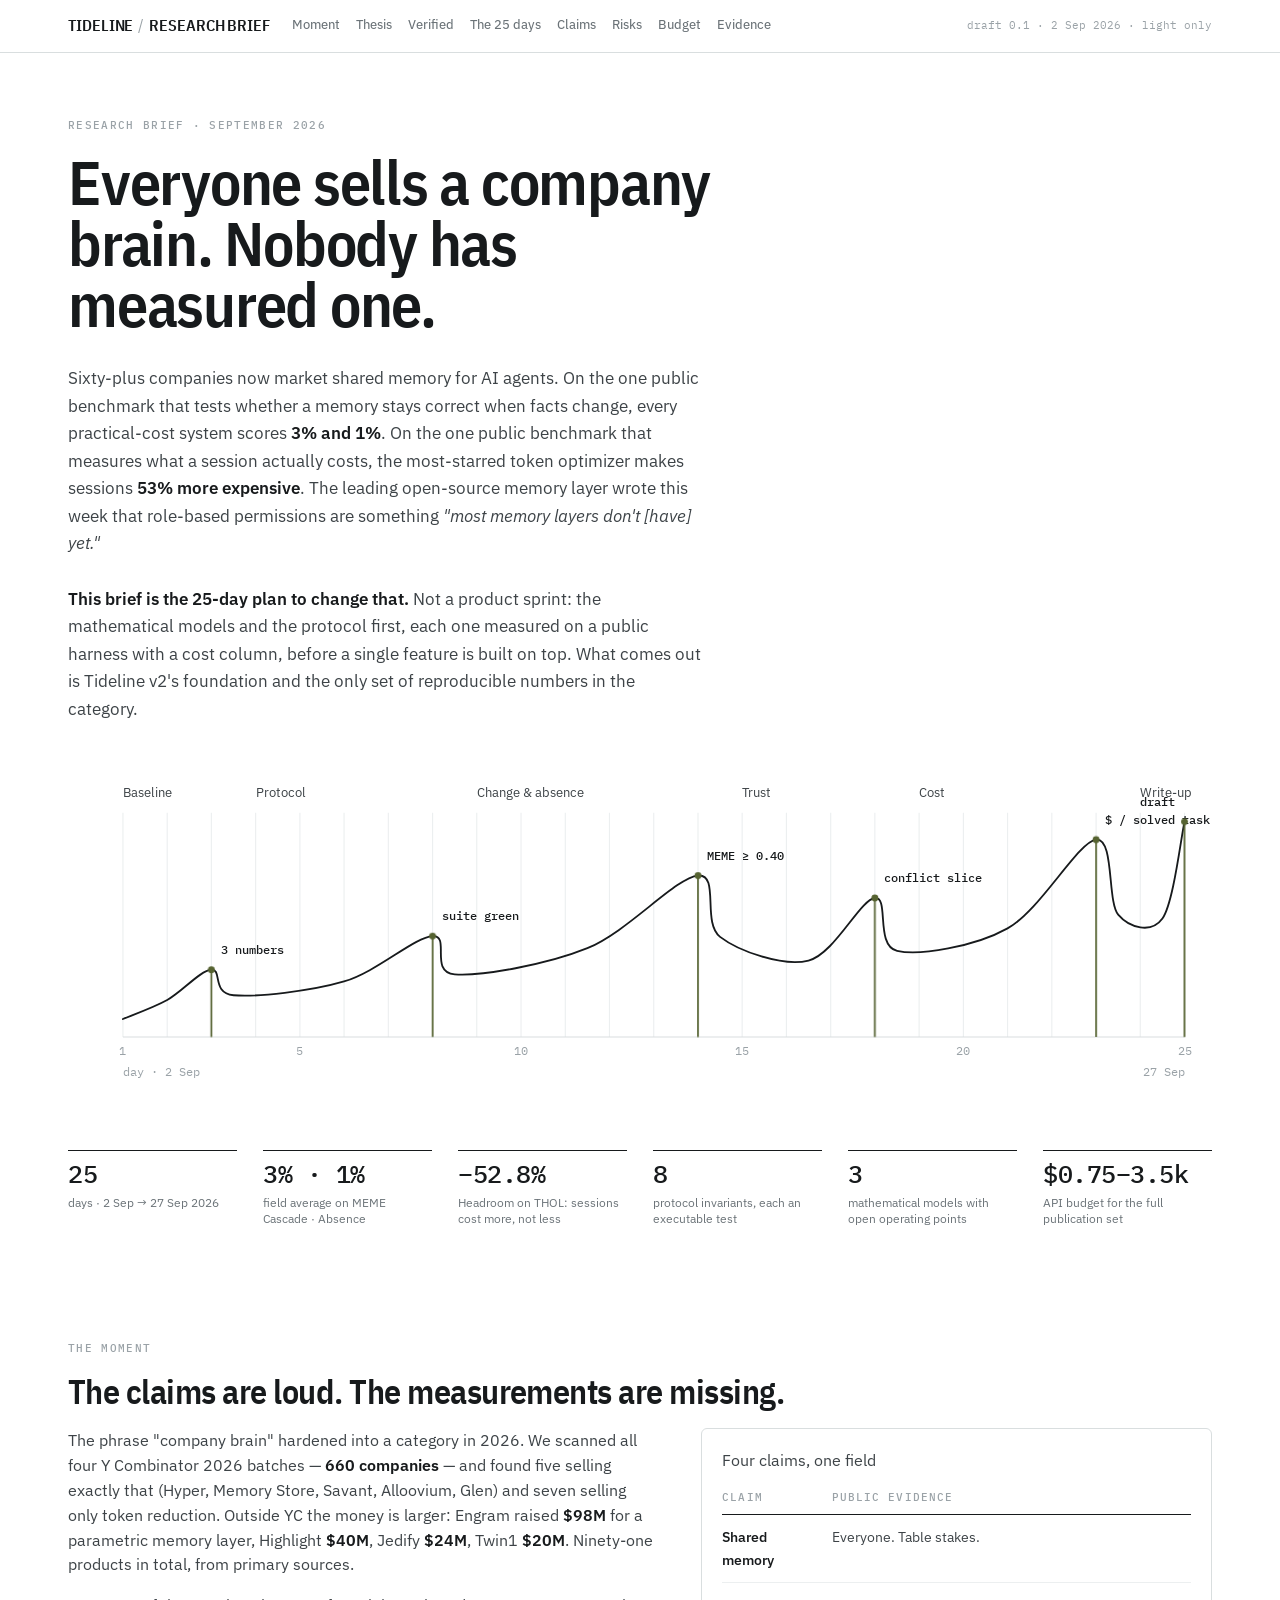
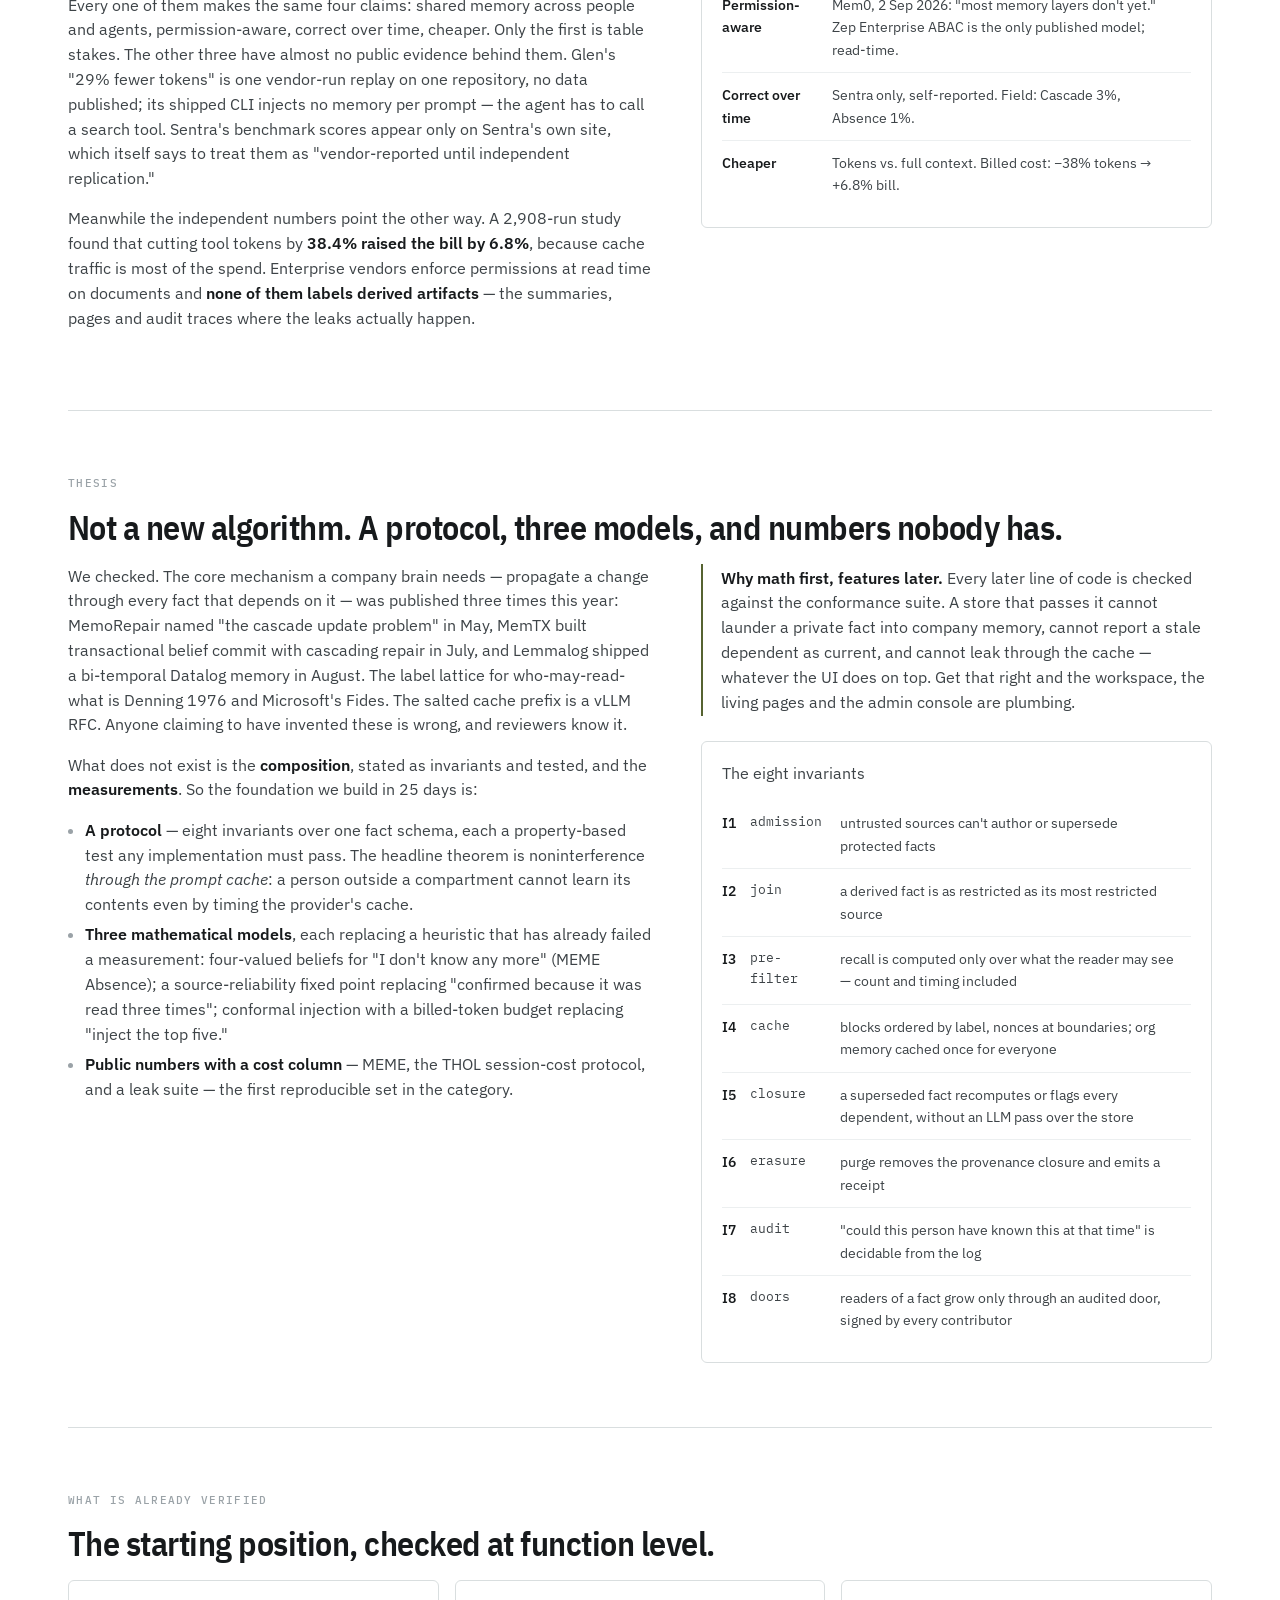
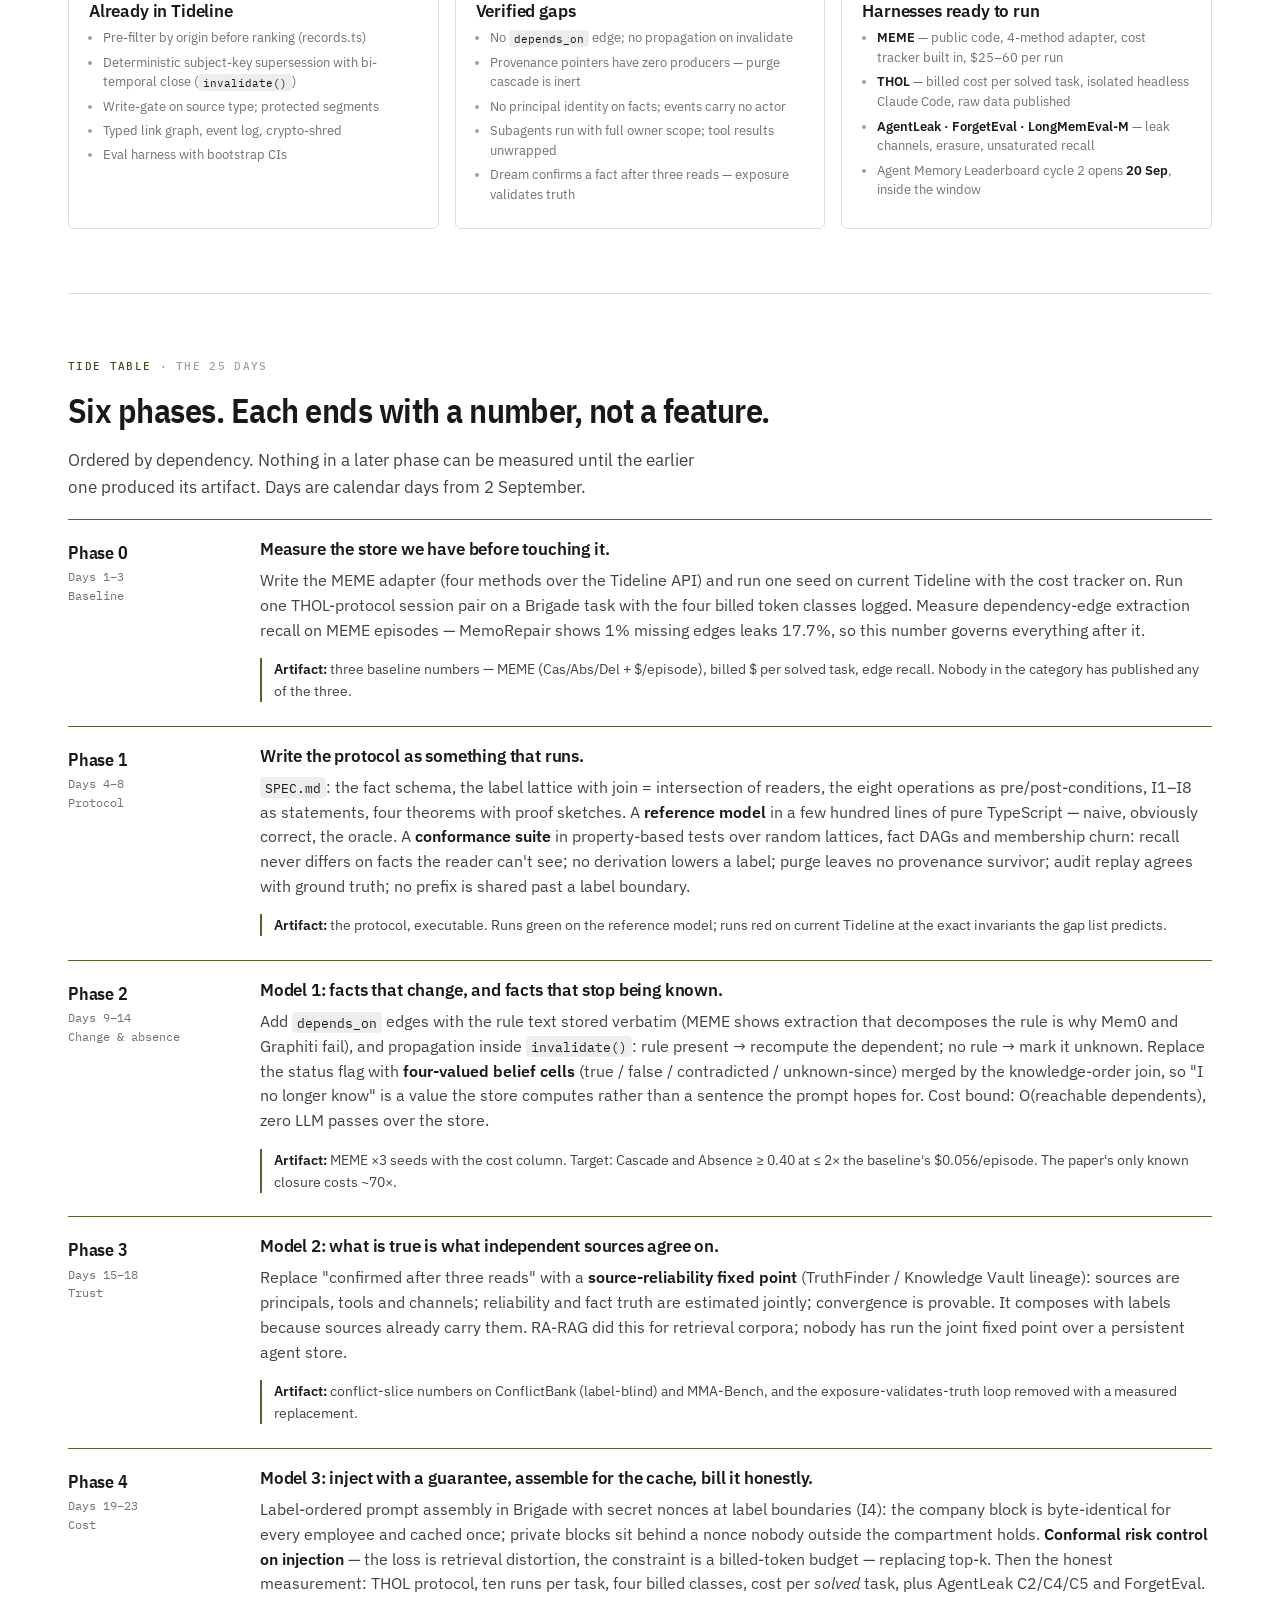
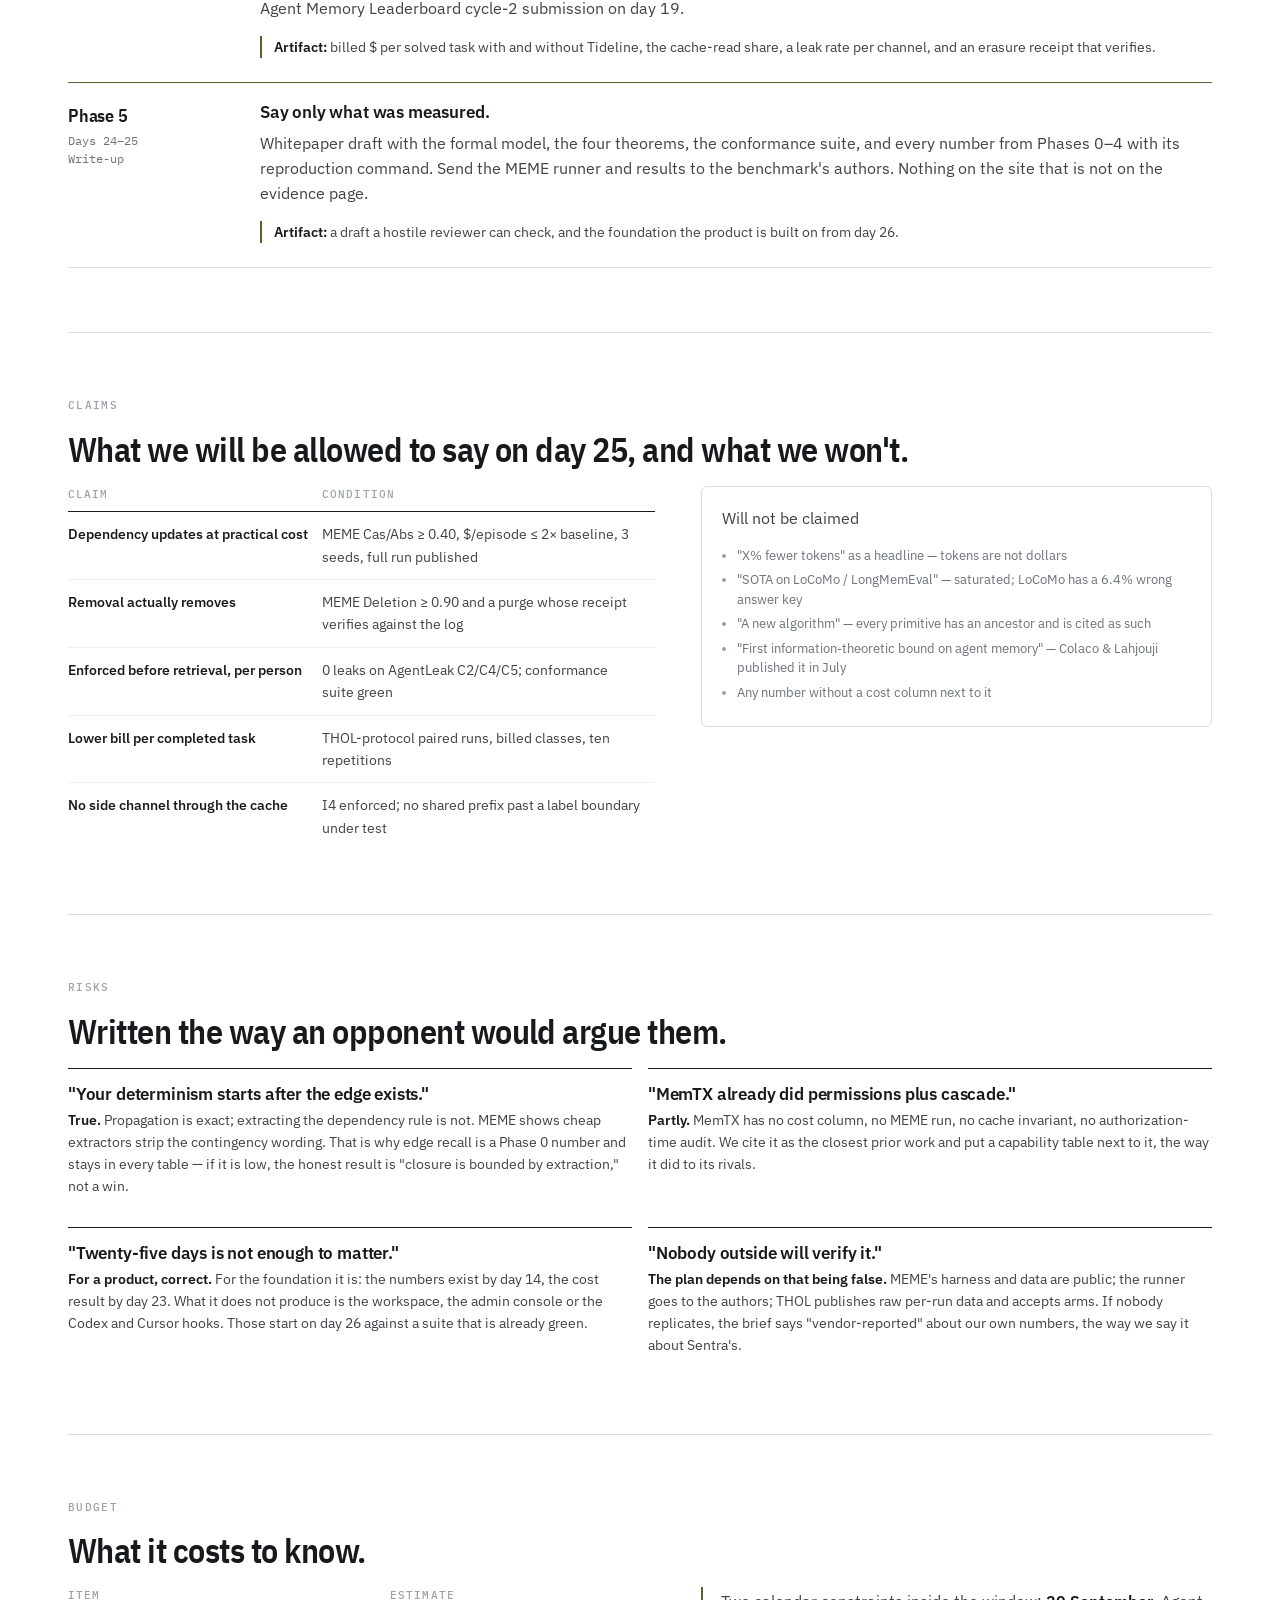
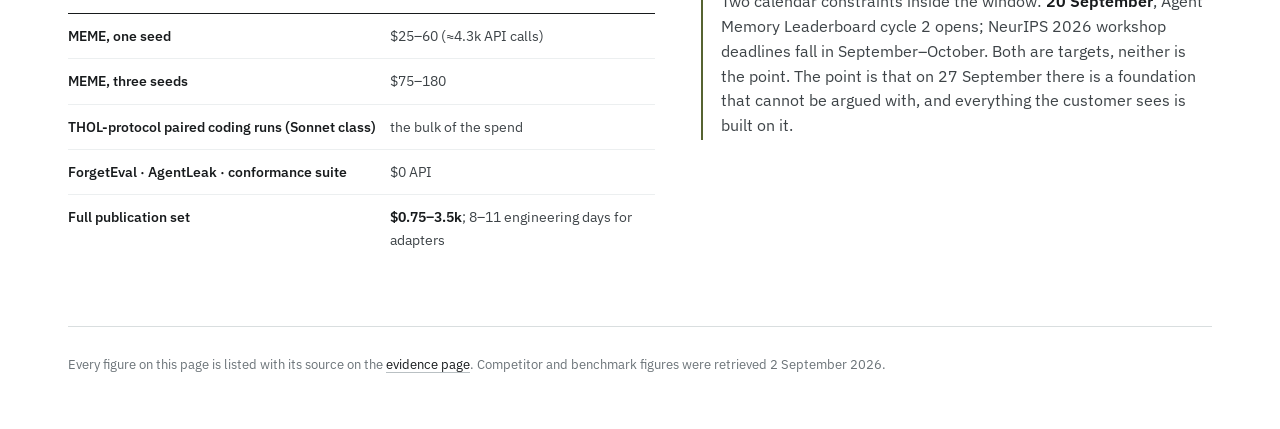
==== commit 3a9fb615: "Public: add live URL, drop the private label" ====
--- a/index.html
+++ b/index.html
@@ -41,7 +41,7 @@
 
   <!-- ─────────────────────────── HERO ─────────────────────────── -->
   <section class="hero" style="border-bottom: 0;">
-    <p class="eyebrow">Research brief · September 2026 · private</p>
+    <p class="eyebrow">Research brief · September 2026</p>
     <h1>Everyone sells a company brain. Nobody has measured one.</h1>
     <p class="lede">
       Sixty-plus companies now market shared memory for AI agents. On the one public benchmark that tests
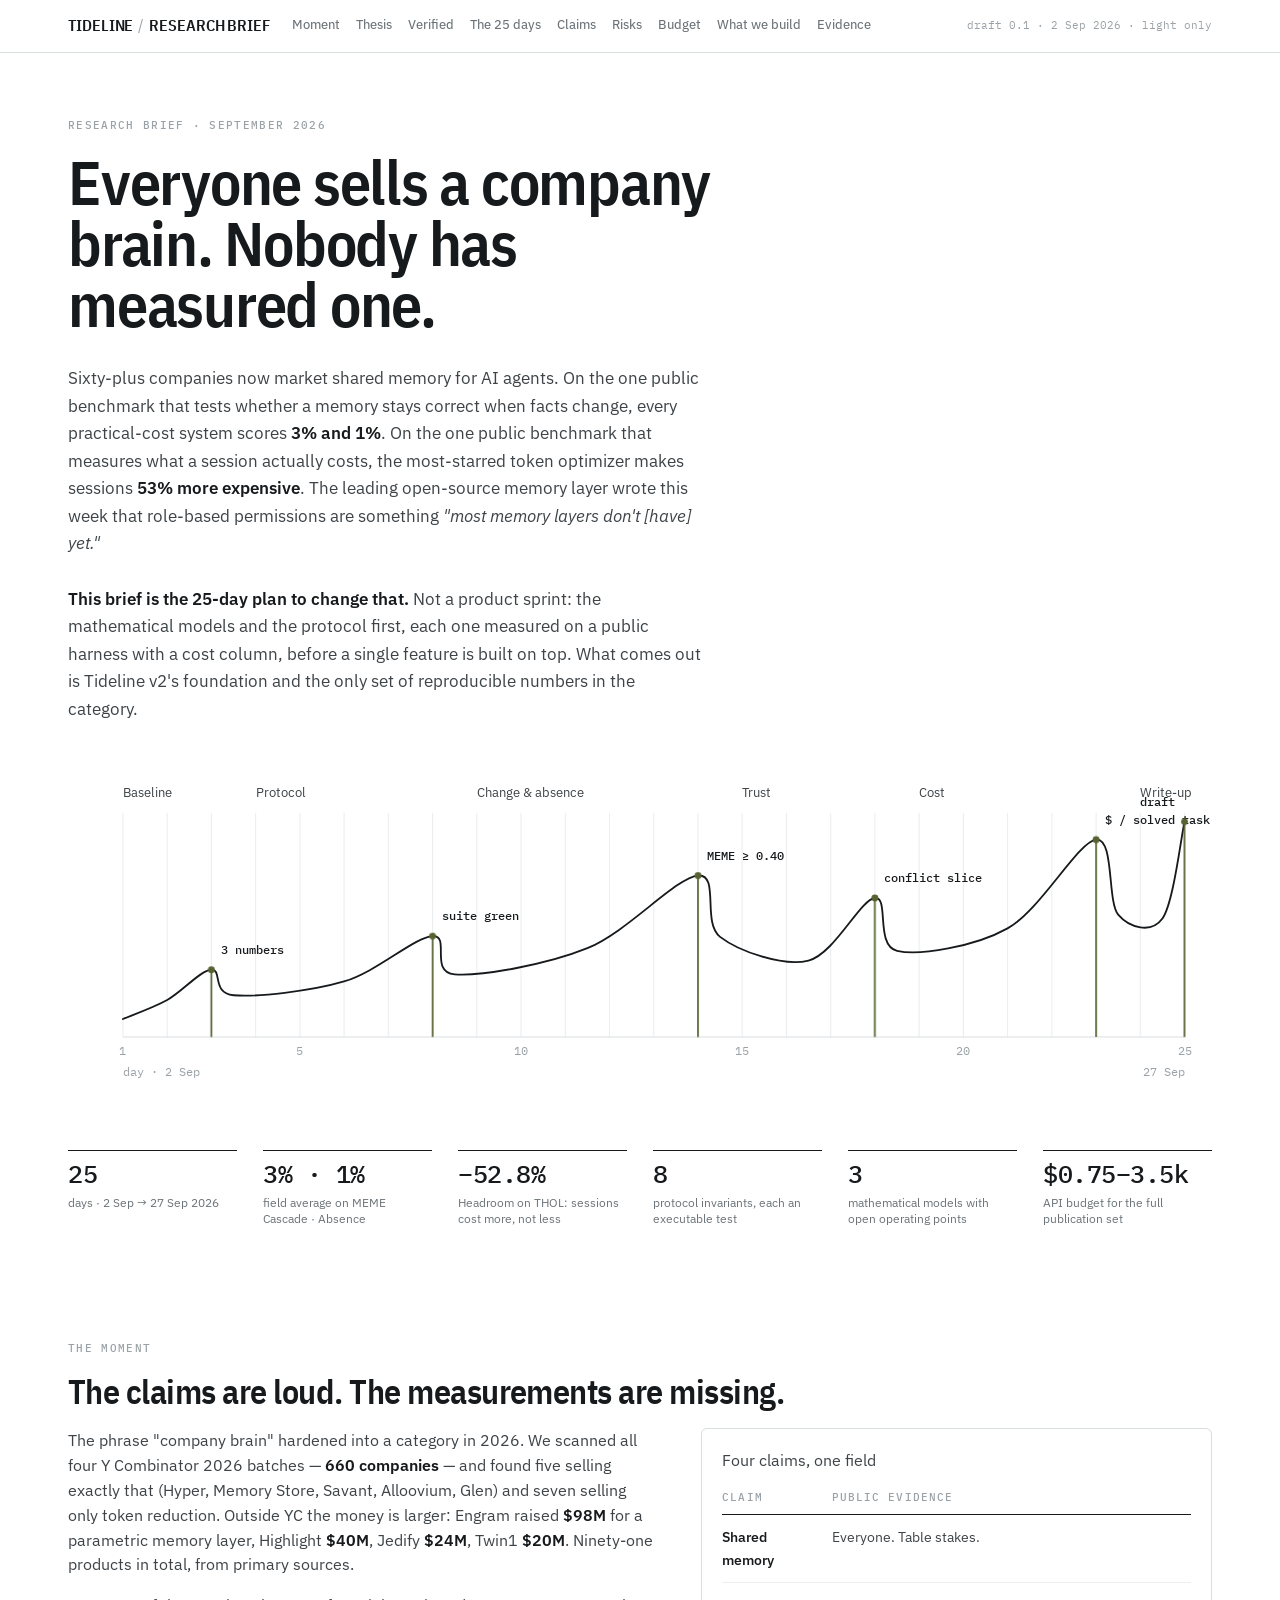
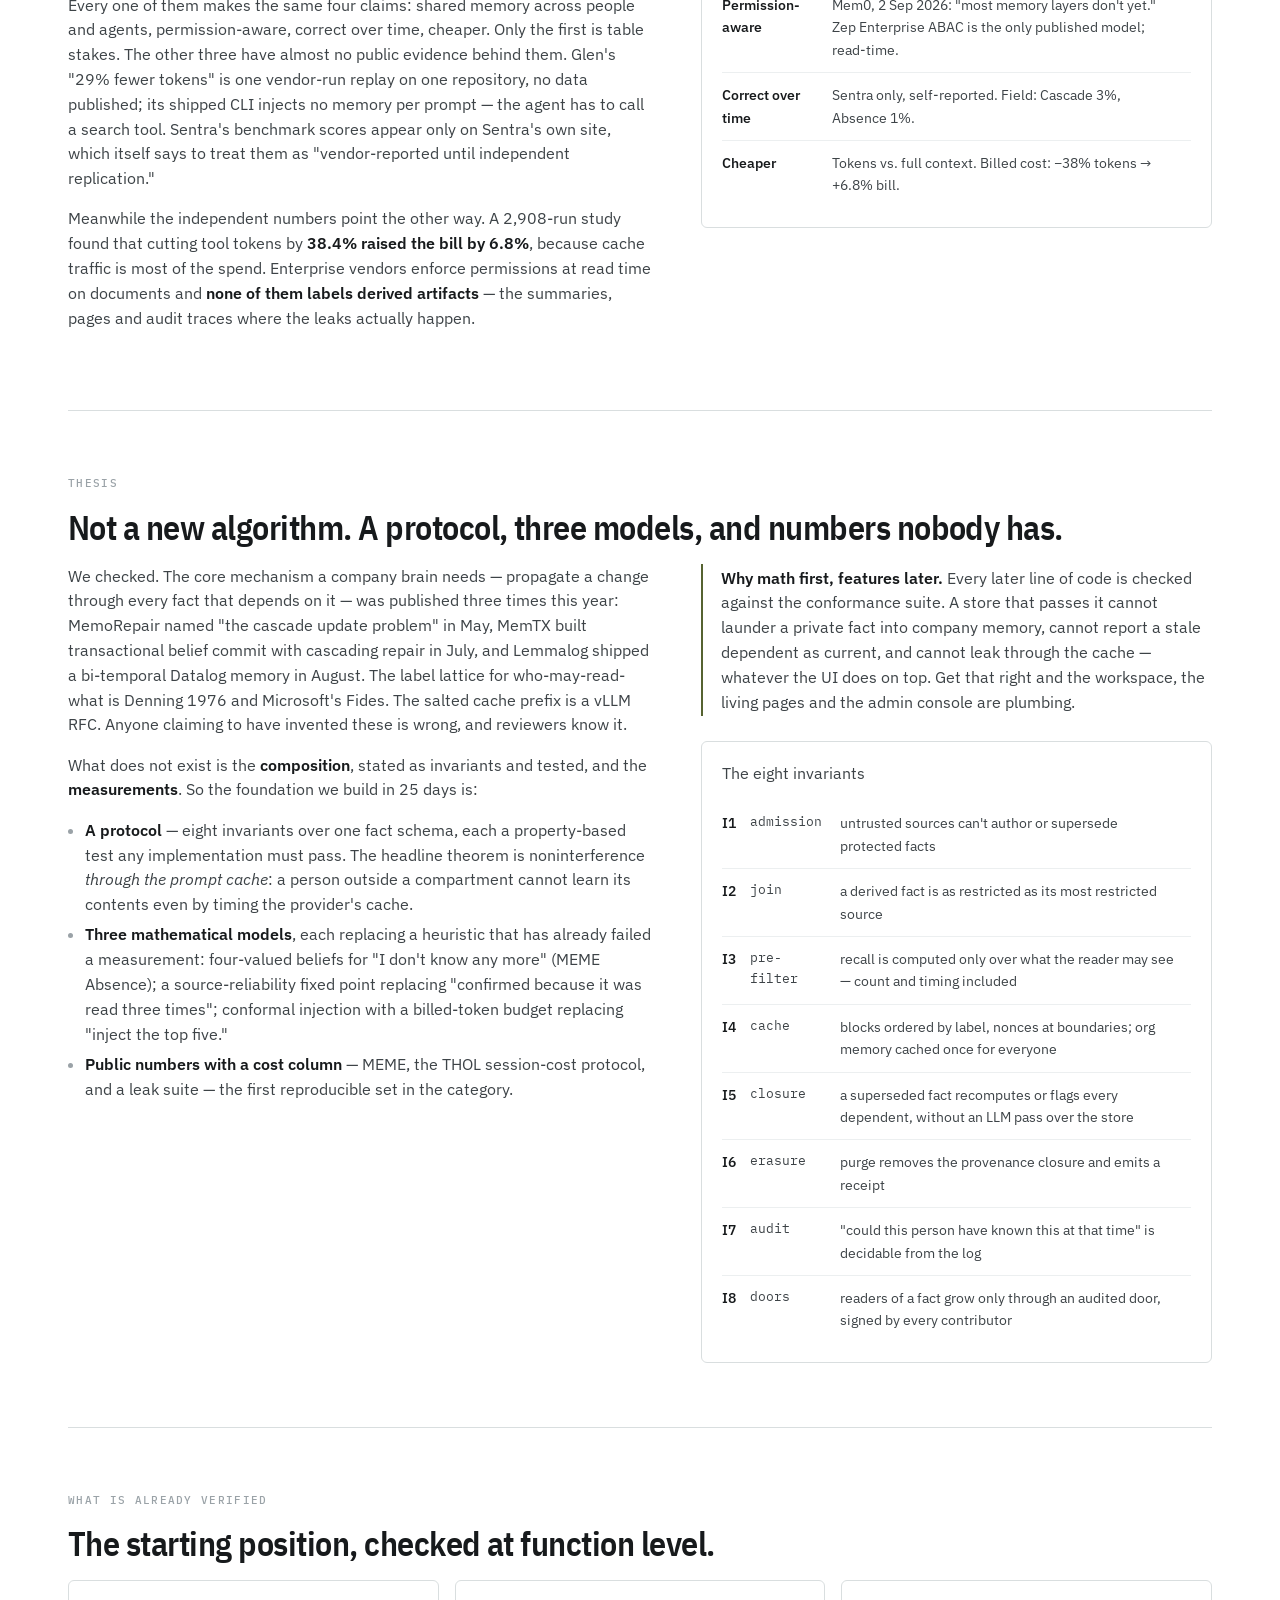
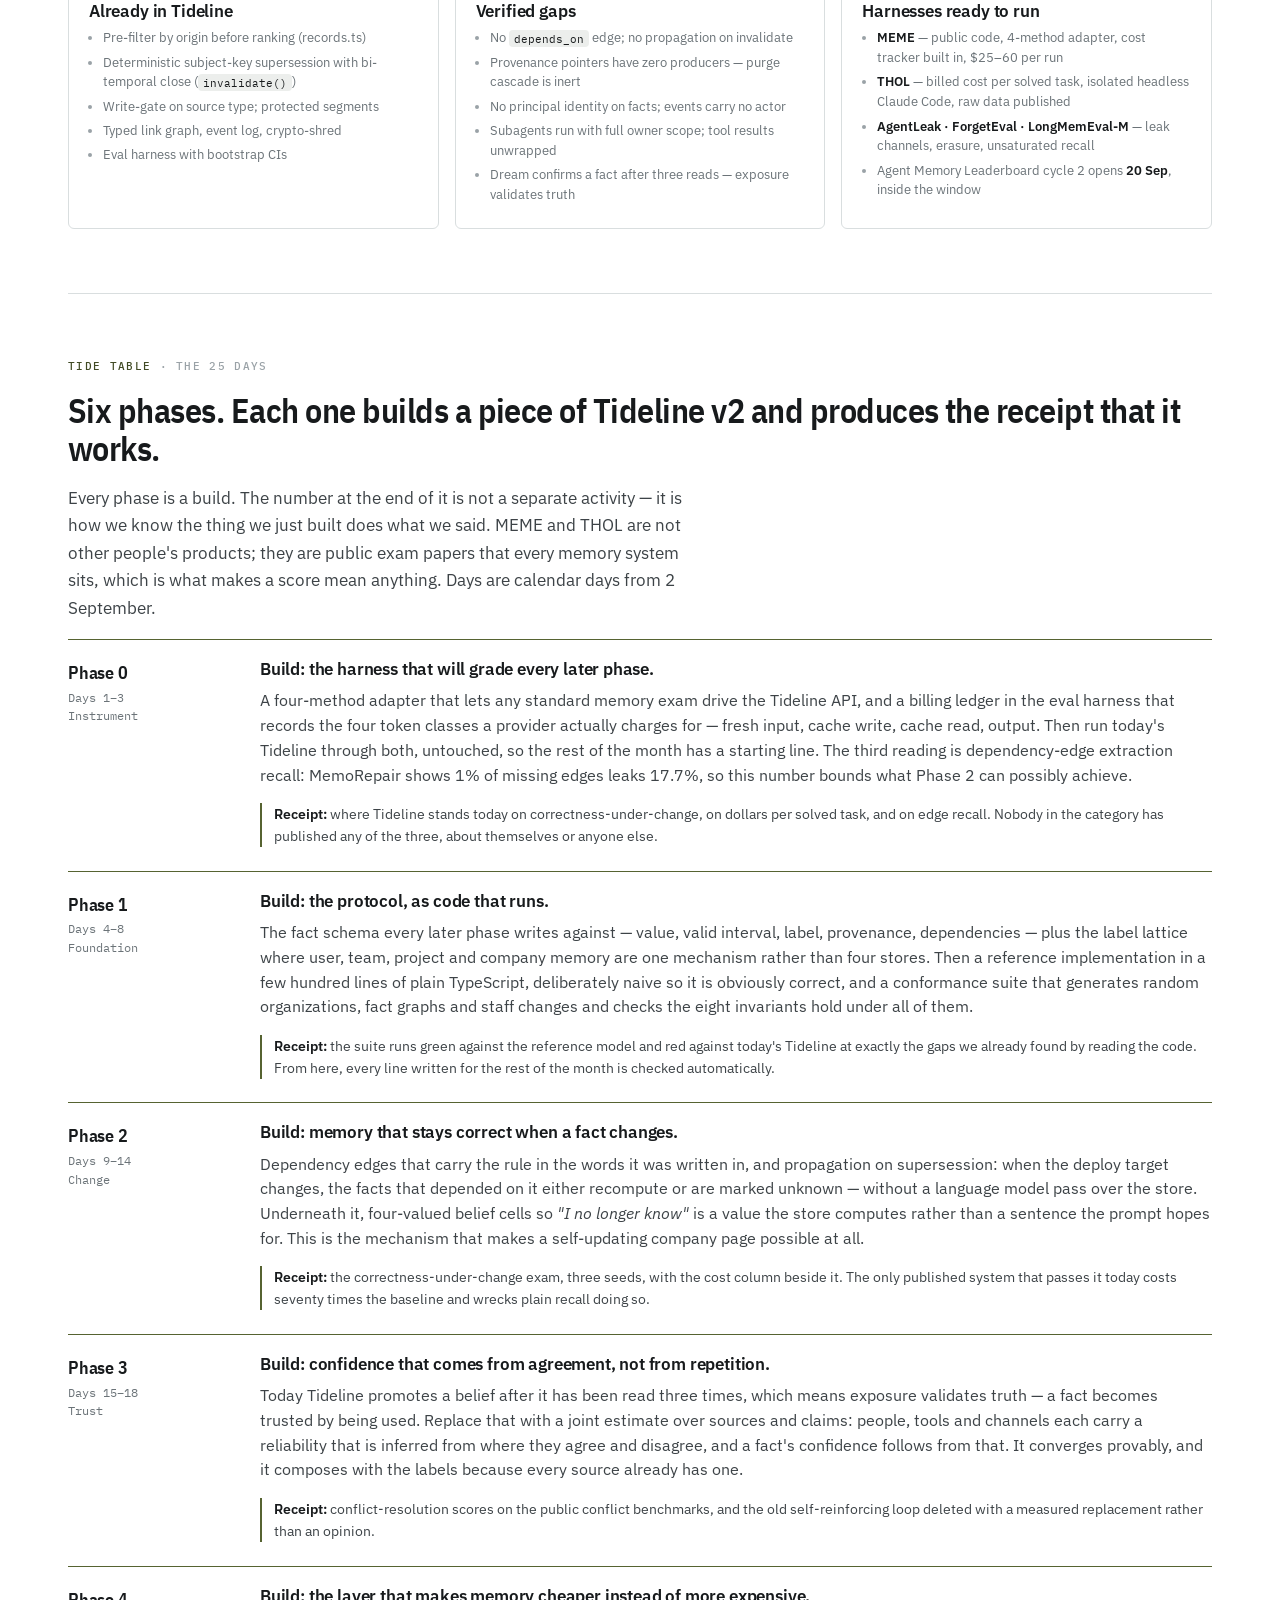
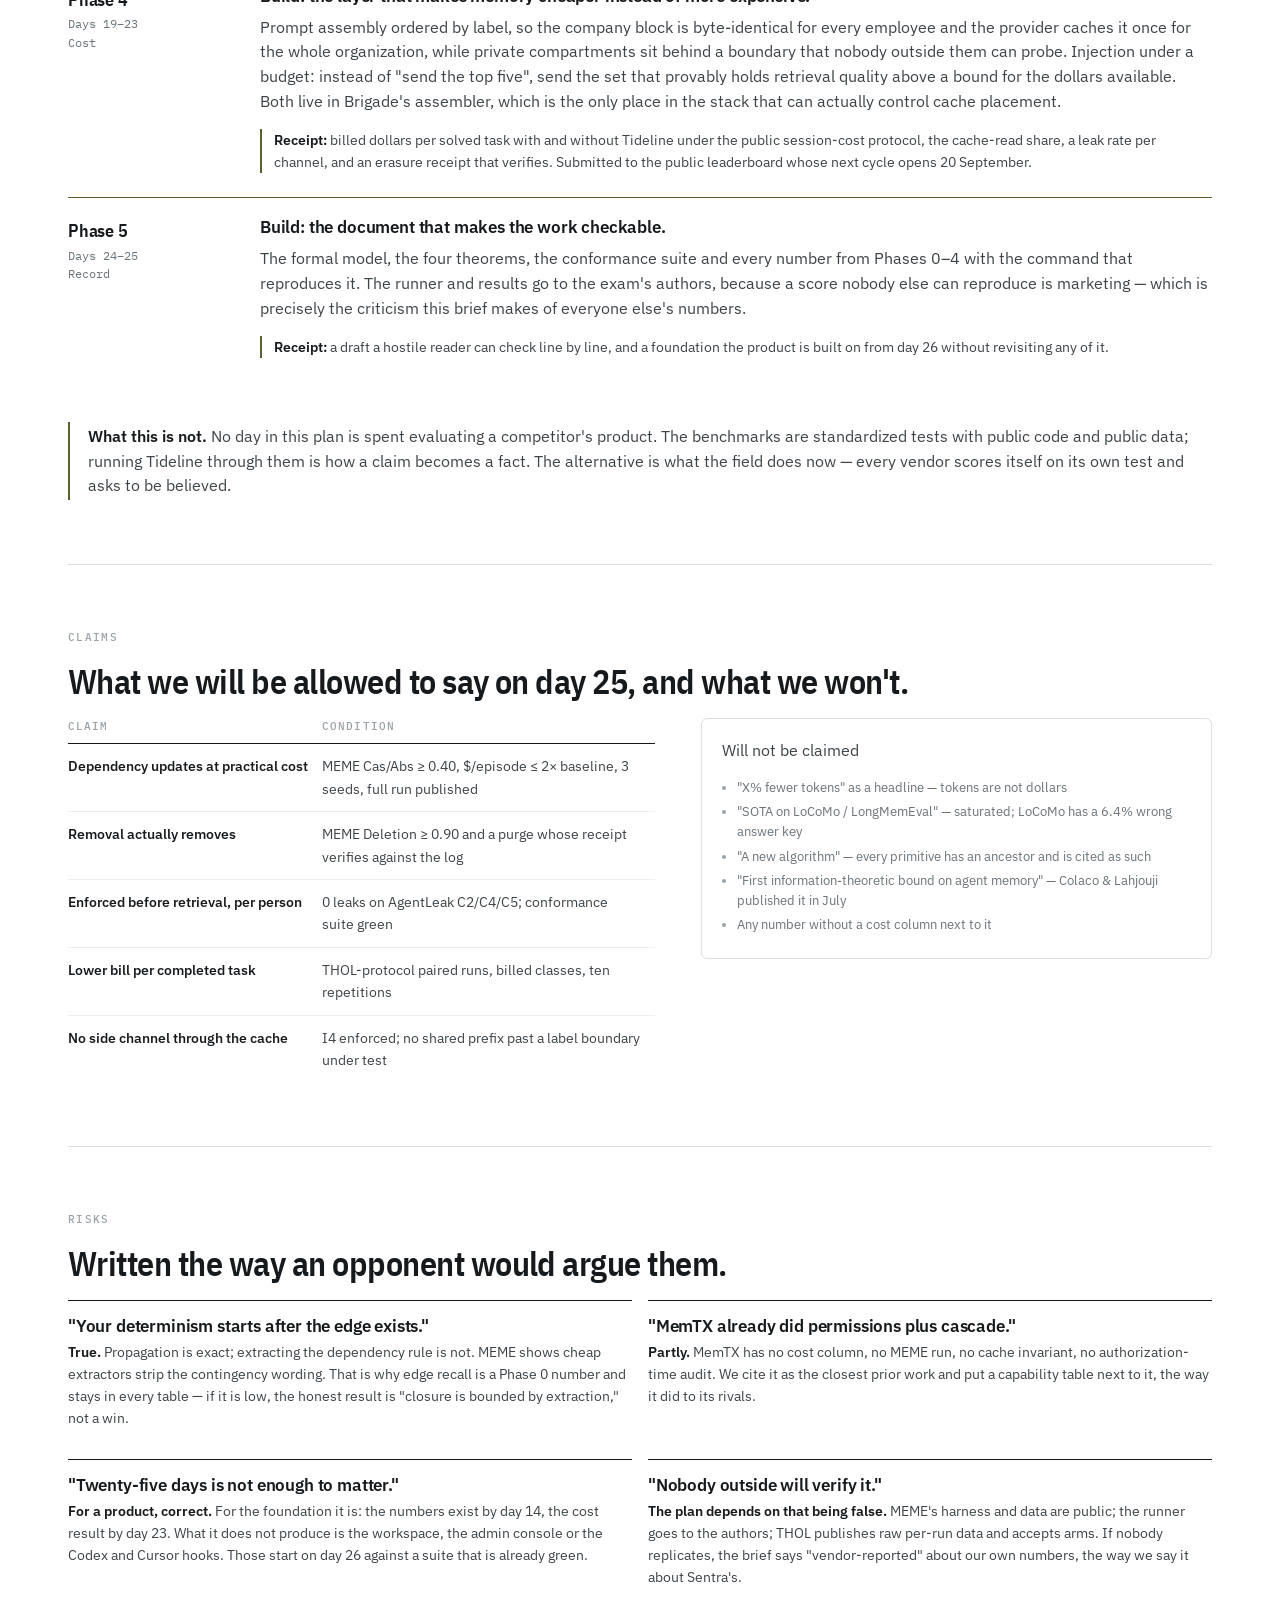
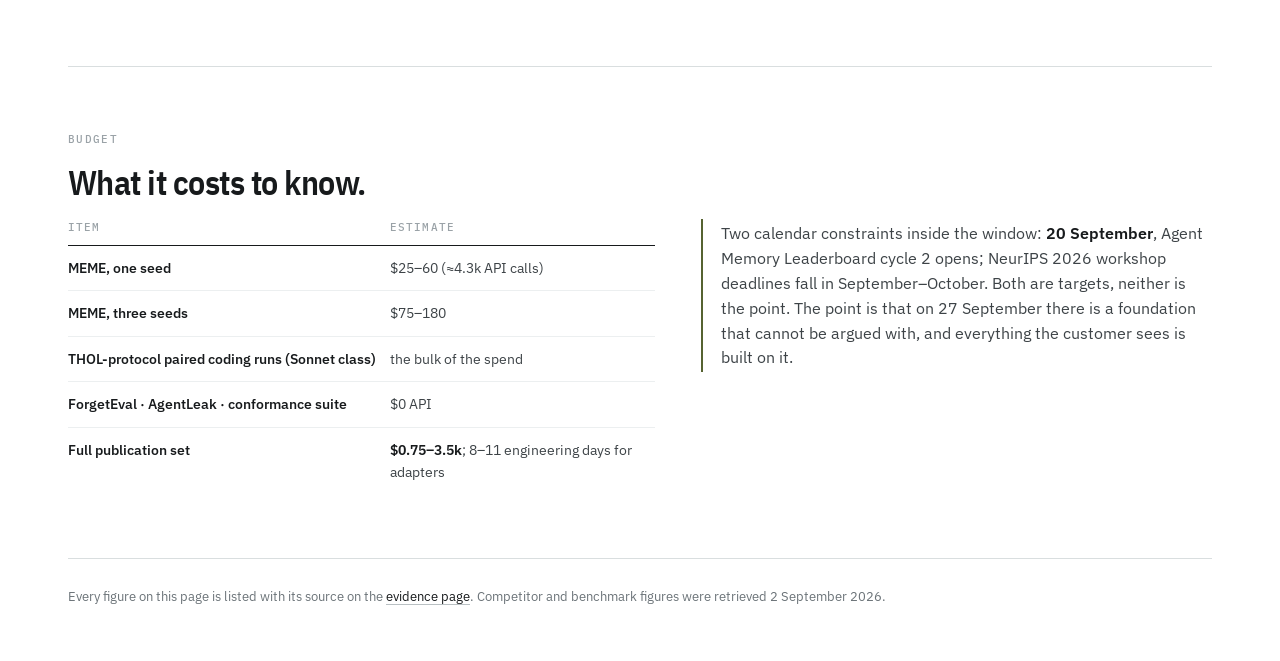
==== commit 33203584: "Say what we are building, not what we are measuring Two changes, both from the same piece of feedbac" ====
--- a/index.html
+++ b/index.html
@@ -30,6 +30,7 @@
       <a href="#claims">Claims</a>
       <a href="#risks">Risks</a>
       <a href="#budget">Budget</a>
+      <a href="protocol.html">What we build</a>
       <a href="evidence.html">Evidence</a>
     </nav>
     <span class="spacer"></span>
@@ -273,97 +274,107 @@
   <!-- ─────────────────────────── PHASES ─────────────────────────── -->
   <section id="phases">
     <p class="eyebrow"><b>Tide table</b> · the 25 days</p>
-    <h2>Six phases. Each ends with a number, not a feature.</h2>
-    <p class="lede">Ordered by dependency. Nothing in a later phase can be measured until the earlier one produced
-      its artifact. Days are calendar days from 2 September.</p>
-
-    <div class="phase">
-      <div class="d"><b>Phase 0</b>Days 1–3<br>Baseline</div>
-      <div>
-        <h3>Measure the store we have before touching it.</h3>
-        <p>Write the MEME adapter (four methods over the Tideline API) and run one seed on current Tideline
-          with the cost tracker on. Run one THOL-protocol session pair on a Brigade task with the four billed
-          token classes logged. Measure dependency-edge extraction recall on MEME episodes — MemoRepair shows
-          1% missing edges leaks 17.7%, so this number governs everything after it.</p>
-        <p class="out"><b>Artifact:</b> three baseline numbers — MEME (Cas/Abs/Del + $/episode), billed $ per
-          solved task, edge recall. Nobody in the category has published any of the three.</p>
-      </div>
-    </div>
-
-    <div class="phase">
-      <div class="d"><b>Phase 1</b>Days 4–8<br>Protocol</div>
-      <div>
-        <h3>Write the protocol as something that runs.</h3>
-        <p><code>SPEC.md</code>: the fact schema, the label lattice with join = intersection of readers, the eight
-          operations as pre/post-conditions, I1–I8 as statements, four theorems with proof sketches.
-          A <strong>reference model</strong> in a few hundred lines of pure TypeScript — naive, obviously correct,
-          the oracle. A <strong>conformance suite</strong> in property-based tests over random lattices, fact DAGs and
-          membership churn: recall never differs on facts the reader can't see; no derivation lowers a label;
-          purge leaves no provenance survivor; audit replay agrees with ground truth; no prefix is shared past a
-          label boundary.</p>
-        <p class="out"><b>Artifact:</b> the protocol, executable. Runs green on the reference model; runs red on
-          current Tideline at the exact invariants the gap list predicts.</p>
-      </div>
-    </div>
-
-    <div class="phase">
-      <div class="d"><b>Phase 2</b>Days 9–14<br>Change &amp; absence</div>
-      <div>
-        <h3>Model 1: facts that change, and facts that stop being known.</h3>
-        <p>Add <code>depends_on</code> edges with the rule text stored verbatim (MEME shows extraction that
-          decomposes the rule is why Mem0 and Graphiti fail), and propagation inside <code>invalidate()</code>:
-          rule present → recompute the dependent; no rule → mark it unknown. Replace the status flag with
-          <strong>four-valued belief cells</strong> (true / false / contradicted / unknown-since) merged by the
-          knowledge-order join, so "I no longer know" is a value the store computes rather than a sentence the
-          prompt hopes for. Cost bound: O(reachable dependents), zero LLM passes over the store.</p>
-        <p class="out"><b>Artifact:</b> MEME ×3 seeds with the cost column. Target: Cascade and Absence ≥ 0.40 at
-          ≤ 2× the baseline's $0.056/episode. The paper's only known closure costs ~70×.</p>
+    <h2>Six phases. Each one builds a piece of Tideline v2 and produces the receipt that it works.</h2>
+    <p class="lede">Every phase is a build. The number at the end of it is not a separate activity — it is how we
+      know the thing we just built does what we said. MEME and THOL are not other people's products; they are
+      public exam papers that every memory system sits, which is what makes a score mean anything. Days are
+      calendar days from 2 September.</p>
+
+    <div class="phase">
+      <div class="d"><b>Phase 0</b>Days 1–3<br>Instrument</div>
+      <div>
+        <h3>Build: the harness that will grade every later phase.</h3>
+        <p>A four-method adapter that lets any standard memory exam drive the Tideline API, and a billing ledger
+          in the eval harness that records the four token classes a provider actually charges for — fresh input,
+          cache write, cache read, output. Then run today's Tideline through both, untouched, so the rest of the
+          month has a starting line. The third reading is dependency-edge extraction recall: MemoRepair shows 1%
+          of missing edges leaks 17.7%, so this number bounds what Phase 2 can possibly achieve.</p>
+        <p class="out"><b>Receipt:</b> where Tideline stands today on correctness-under-change, on dollars per
+          solved task, and on edge recall. Nobody in the category has published any of the three, about
+          themselves or anyone else.</p>
+      </div>
+    </div>
+
+    <div class="phase">
+      <div class="d"><b>Phase 1</b>Days 4–8<br>Foundation</div>
+      <div>
+        <h3>Build: the protocol, as code that runs.</h3>
+        <p>The fact schema every later phase writes against — value, valid interval, label, provenance,
+          dependencies — plus the label lattice where user, team, project and company memory are one mechanism
+          rather than four stores. Then a reference implementation in a few hundred lines of plain TypeScript,
+          deliberately naive so it is obviously correct, and a conformance suite that generates random
+          organizations, fact graphs and staff changes and checks the eight invariants hold under all of them.</p>
+        <p class="out"><b>Receipt:</b> the suite runs green against the reference model and red against today's
+          Tideline at exactly the gaps we already found by reading the code. From here, every line written for
+          the rest of the month is checked automatically.</p>
+      </div>
+    </div>
+
+    <div class="phase">
+      <div class="d"><b>Phase 2</b>Days 9–14<br>Change</div>
+      <div>
+        <h3>Build: memory that stays correct when a fact changes.</h3>
+        <p>Dependency edges that carry the rule in the words it was written in, and propagation on supersession:
+          when the deploy target changes, the facts that depended on it either recompute or are marked unknown —
+          without a language model pass over the store. Underneath it, four-valued belief cells so <em>"I no
+          longer know"</em> is a value the store computes rather than a sentence the prompt hopes for. This is
+          the mechanism that makes a self-updating company page possible at all.</p>
+        <p class="out"><b>Receipt:</b> the correctness-under-change exam, three seeds, with the cost column
+          beside it. The only published system that passes it today costs seventy times the baseline and wrecks
+          plain recall doing so.</p>
       </div>
     </div>
 
     <div class="phase">
       <div class="d"><b>Phase 3</b>Days 15–18<br>Trust</div>
       <div>
-        <h3>Model 2: what is true is what independent sources agree on.</h3>
-        <p>Replace "confirmed after three reads" with a <strong>source-reliability fixed point</strong>
-          (TruthFinder / Knowledge Vault lineage): sources are principals, tools and channels; reliability and
-          fact truth are estimated jointly; convergence is provable. It composes with labels because sources
-          already carry them. RA-RAG did this for retrieval corpora; nobody has run the joint fixed point over a
-          persistent agent store.</p>
-        <p class="out"><b>Artifact:</b> conflict-slice numbers on ConflictBank (label-blind) and MMA-Bench, and the
-          exposure-validates-truth loop removed with a measured replacement.</p>
+        <h3>Build: confidence that comes from agreement, not from repetition.</h3>
+        <p>Today Tideline promotes a belief after it has been read three times, which means exposure validates
+          truth — a fact becomes trusted by being used. Replace that with a joint estimate over sources and
+          claims: people, tools and channels each carry a reliability that is inferred from where they agree and
+          disagree, and a fact's confidence follows from that. It converges provably, and it composes with the
+          labels because every source already has one.</p>
+        <p class="out"><b>Receipt:</b> conflict-resolution scores on the public conflict benchmarks, and the
+          old self-reinforcing loop deleted with a measured replacement rather than an opinion.</p>
       </div>
     </div>
 
     <div class="phase">
       <div class="d"><b>Phase 4</b>Days 19–23<br>Cost</div>
       <div>
-        <h3>Model 3: inject with a guarantee, assemble for the cache, bill it honestly.</h3>
-        <p>Label-ordered prompt assembly in Brigade with secret nonces at label boundaries (I4): the company block
-          is byte-identical for every employee and cached once; private blocks sit behind a nonce nobody outside
-          the compartment holds. <strong>Conformal risk control on injection</strong> — the loss is retrieval
-          distortion, the constraint is a billed-token budget — replacing top-k. Then the honest measurement:
-          THOL protocol, ten runs per task, four billed classes, cost per <em>solved</em> task, plus AgentLeak
-          C2/C4/C5 and ForgetEval. Agent Memory Leaderboard cycle-2 submission on day 19.</p>
-        <p class="out"><b>Artifact:</b> billed $ per solved task with and without Tideline, the cache-read share,
-          a leak rate per channel, and an erasure receipt that verifies.</p>
-      </div>
-    </div>
-
-    <div class="phase">
-      <div class="d"><b>Phase 5</b>Days 24–25<br>Write-up</div>
-      <div>
-        <h3>Say only what was measured.</h3>
-        <p>Whitepaper draft with the formal model, the four theorems, the conformance suite, and every number
-          from Phases 0–4 with its reproduction command. Send the MEME runner and results to the benchmark's
-          authors. Nothing on the site that is not on the evidence page.</p>
-        <p class="out"><b>Artifact:</b> a draft a hostile reviewer can check, and the foundation the product is
-          built on from day 26.</p>
-      </div>
-    </div>
-  </section>
-
-  <!-- ─────────────────────────── CLAIMS ─────────────────────────── -->
+        <h3>Build: the layer that makes memory cheaper instead of more expensive.</h3>
+        <p>Prompt assembly ordered by label, so the company block is byte-identical for every employee and the
+          provider caches it once for the whole organization, while private compartments sit behind a boundary
+          that nobody outside them can probe. Injection under a budget: instead of "send the top five", send the
+          set that provably holds retrieval quality above a bound for the dollars available. Both live in
+          Brigade's assembler, which is the only place in the stack that can actually control cache placement.</p>
+        <p class="out"><b>Receipt:</b> billed dollars per solved task with and without Tideline under the public
+          session-cost protocol, the cache-read share, a leak rate per channel, and an erasure receipt that
+          verifies. Submitted to the public leaderboard whose next cycle opens 20 September.</p>
+      </div>
+    </div>
+
+    <div class="phase">
+      <div class="d"><b>Phase 5</b>Days 24–25<br>Record</div>
+      <div>
+        <h3>Build: the document that makes the work checkable.</h3>
+        <p>The formal model, the four theorems, the conformance suite and every number from Phases 0–4 with the
+          command that reproduces it. The runner and results go to the exam's authors, because a score nobody
+          else can reproduce is marketing — which is precisely the criticism this brief makes of everyone
+          else's numbers.</p>
+        <p class="out"><b>Receipt:</b> a draft a hostile reader can check line by line, and a foundation the
+          product is built on from day 26 without revisiting any of it.</p>
+      </div>
+    </div>
+
+    <div class="callout" style="margin-top:40px">
+      <p><strong>What this is not.</strong> No day in this plan is spent evaluating a competitor's product. The
+      benchmarks are standardized tests with public code and public data; running Tideline through them is how a
+      claim becomes a fact. The alternative is what the field does now — every vendor scores itself on its own
+      test and asks to be believed.</p>
+    </div>
+  </section>
+
   <section id="claims">
     <p class="eyebrow">Claims</p>
     <h2>What we will be allowed to say on day 25, and what we won't.</h2>
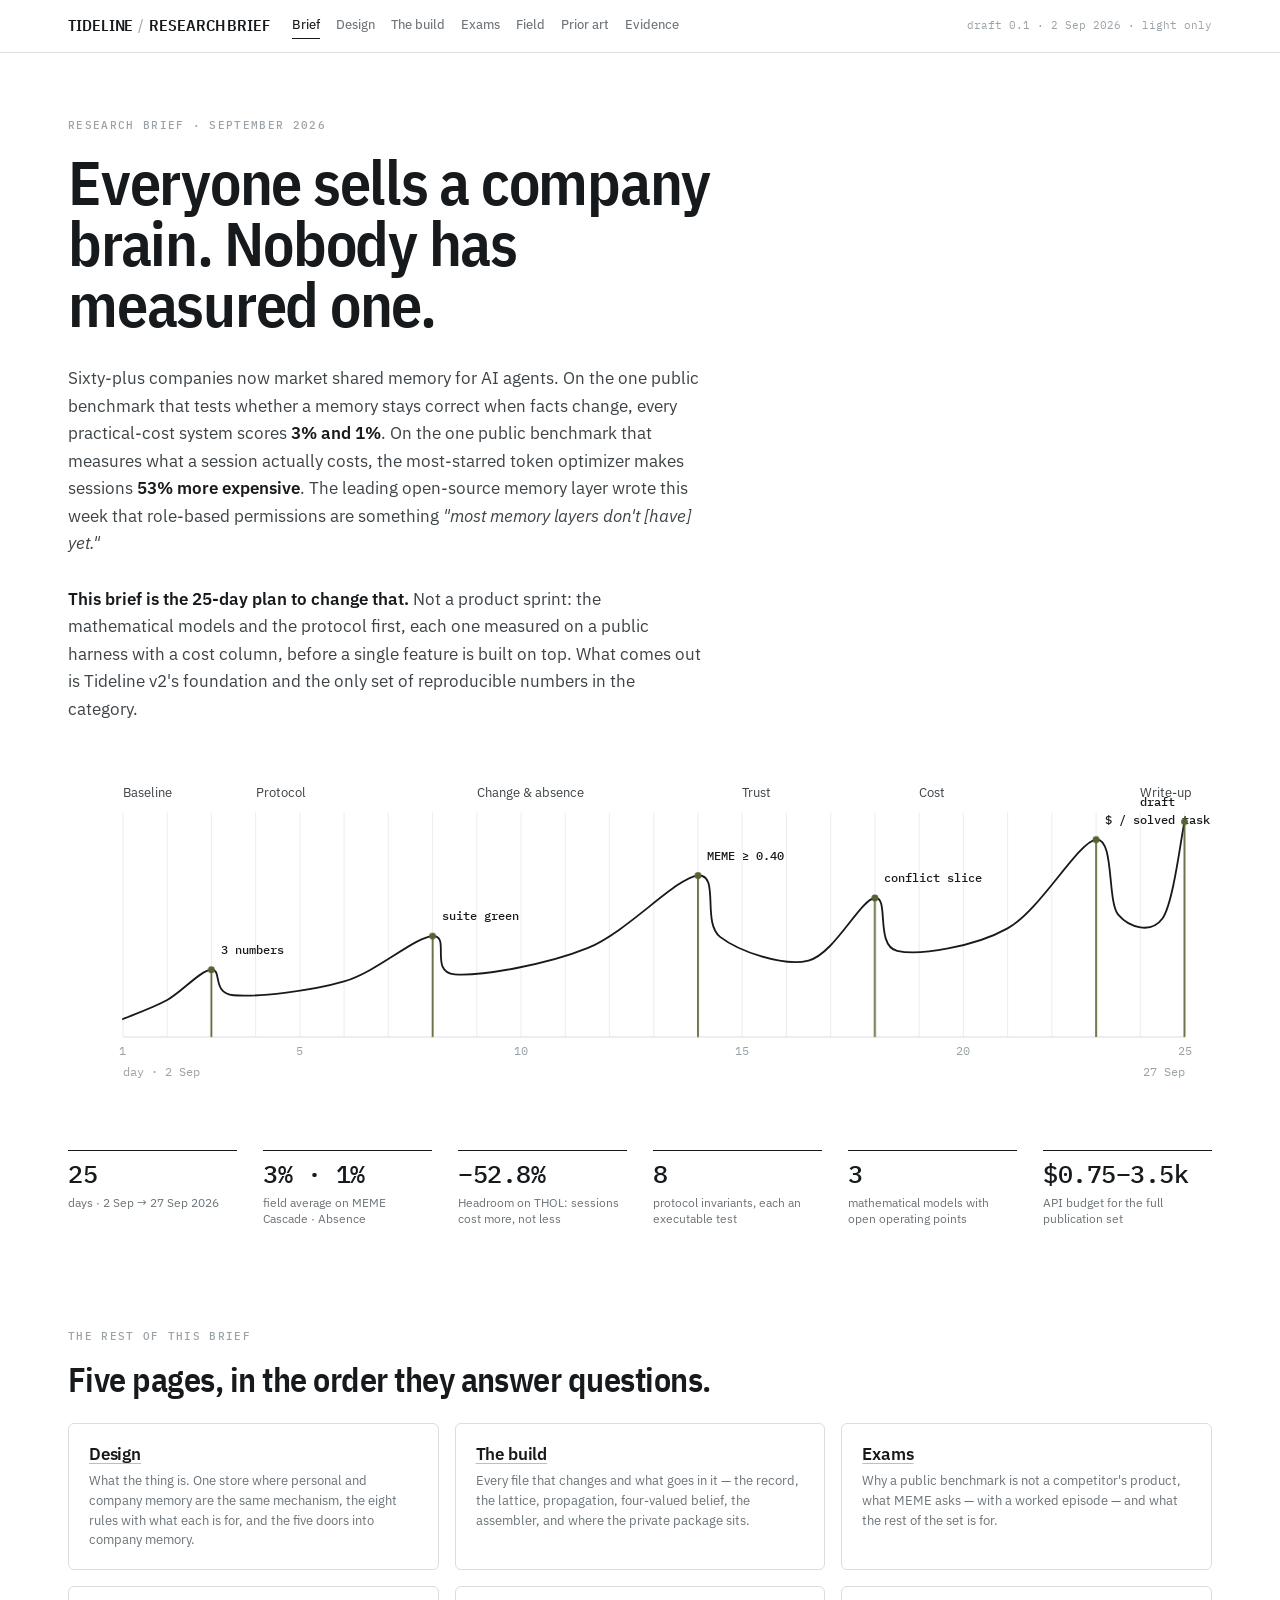
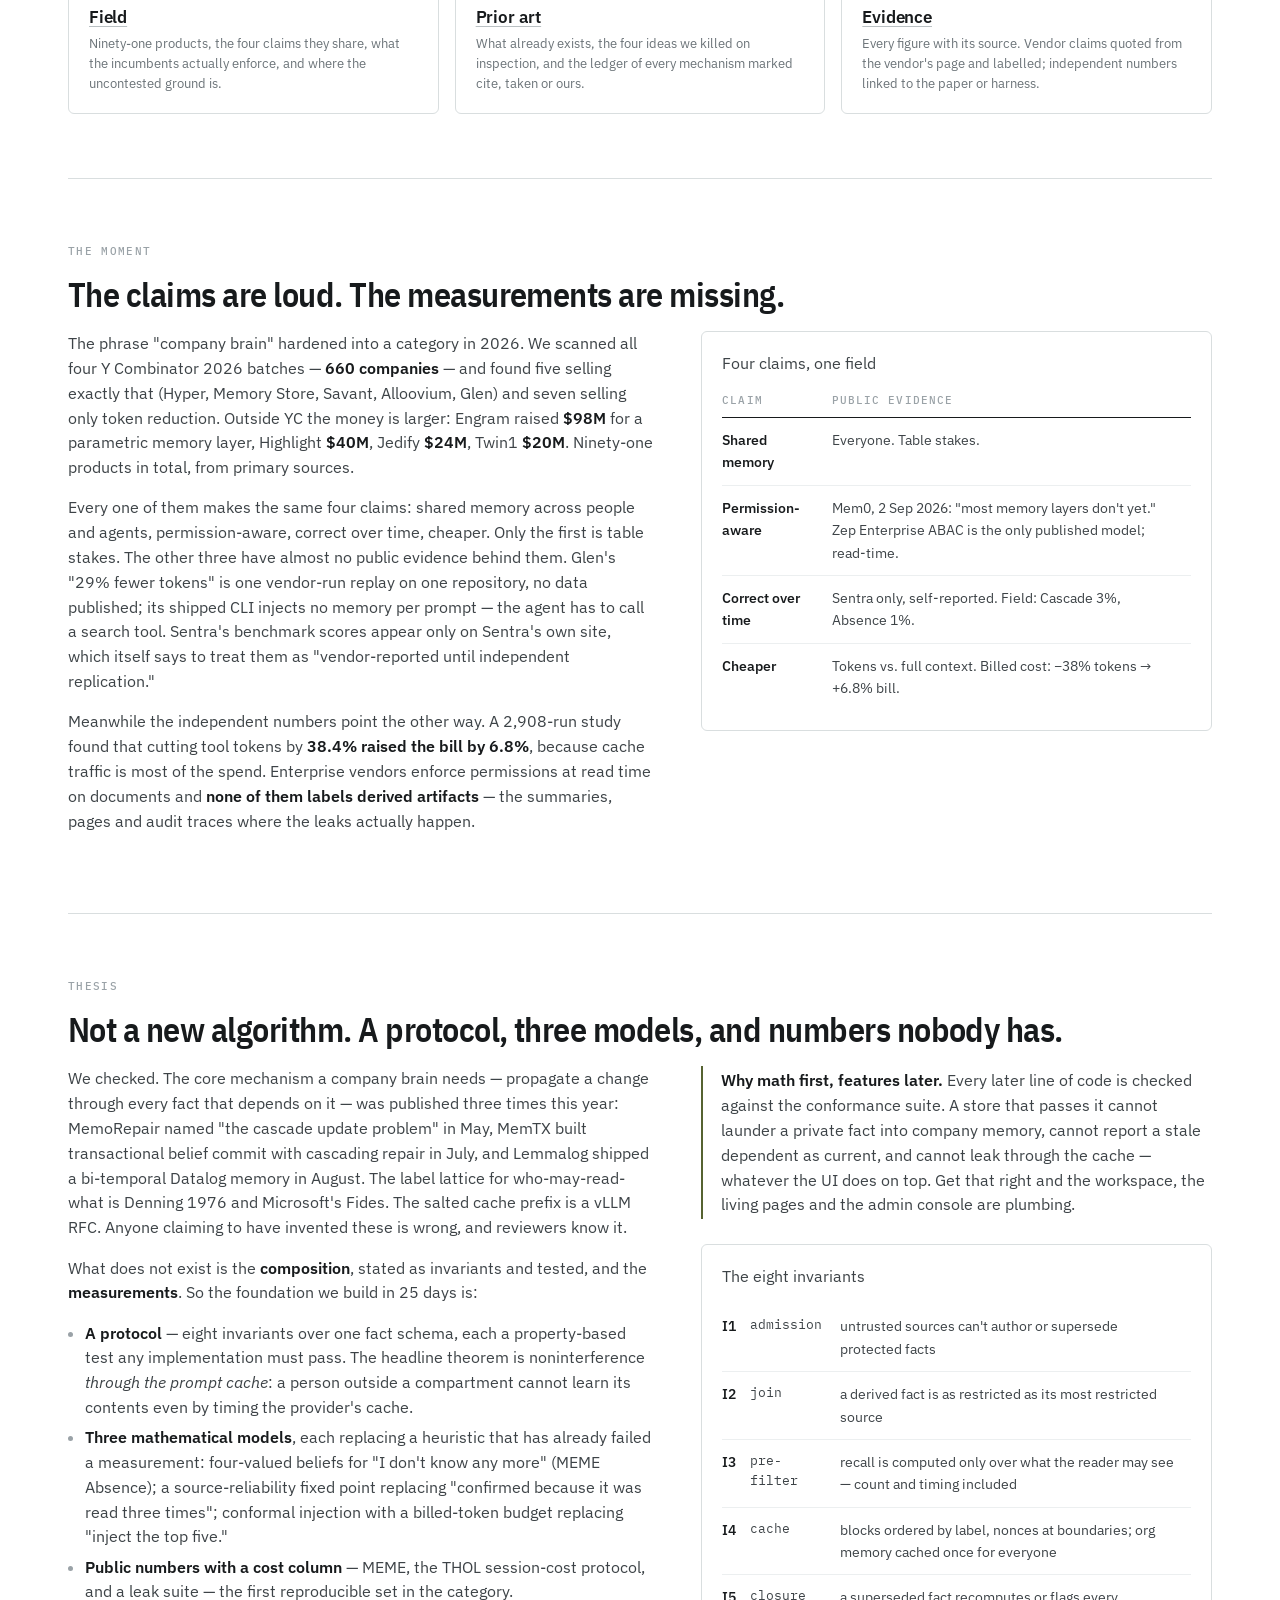
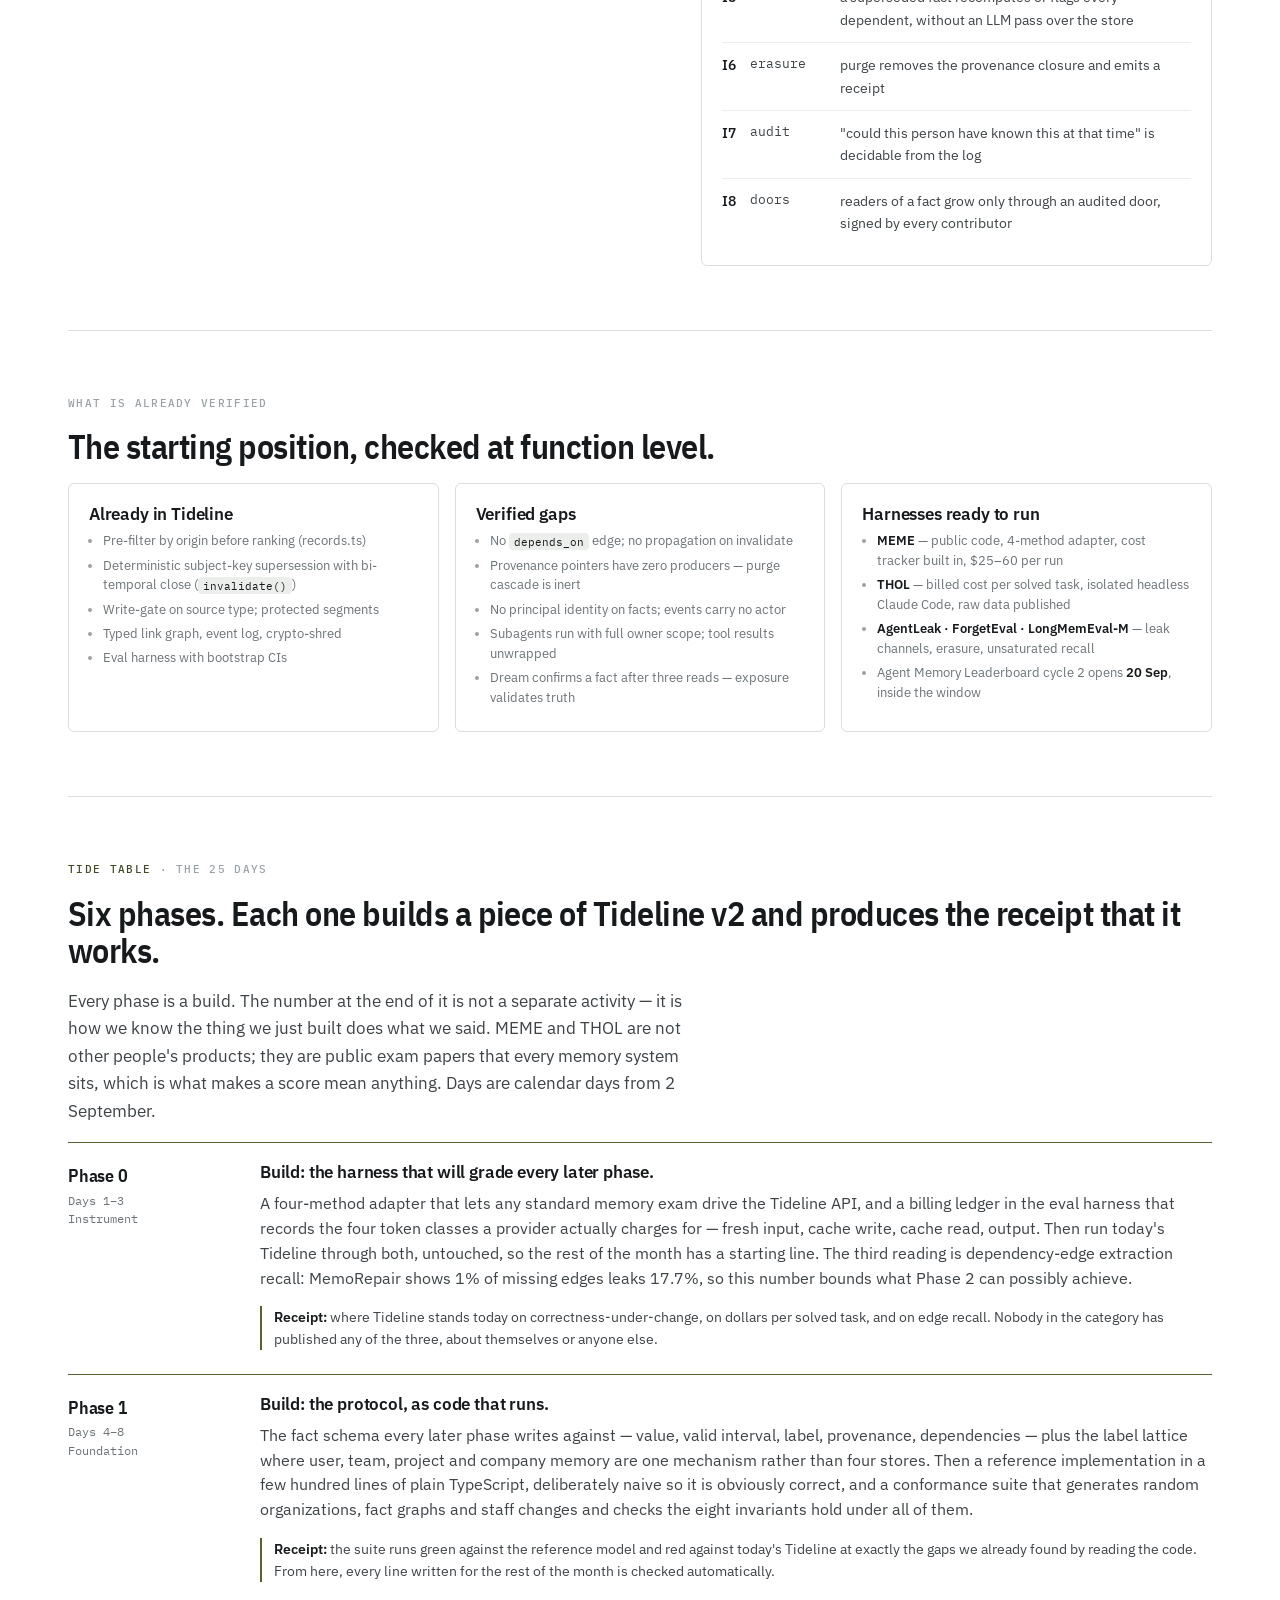
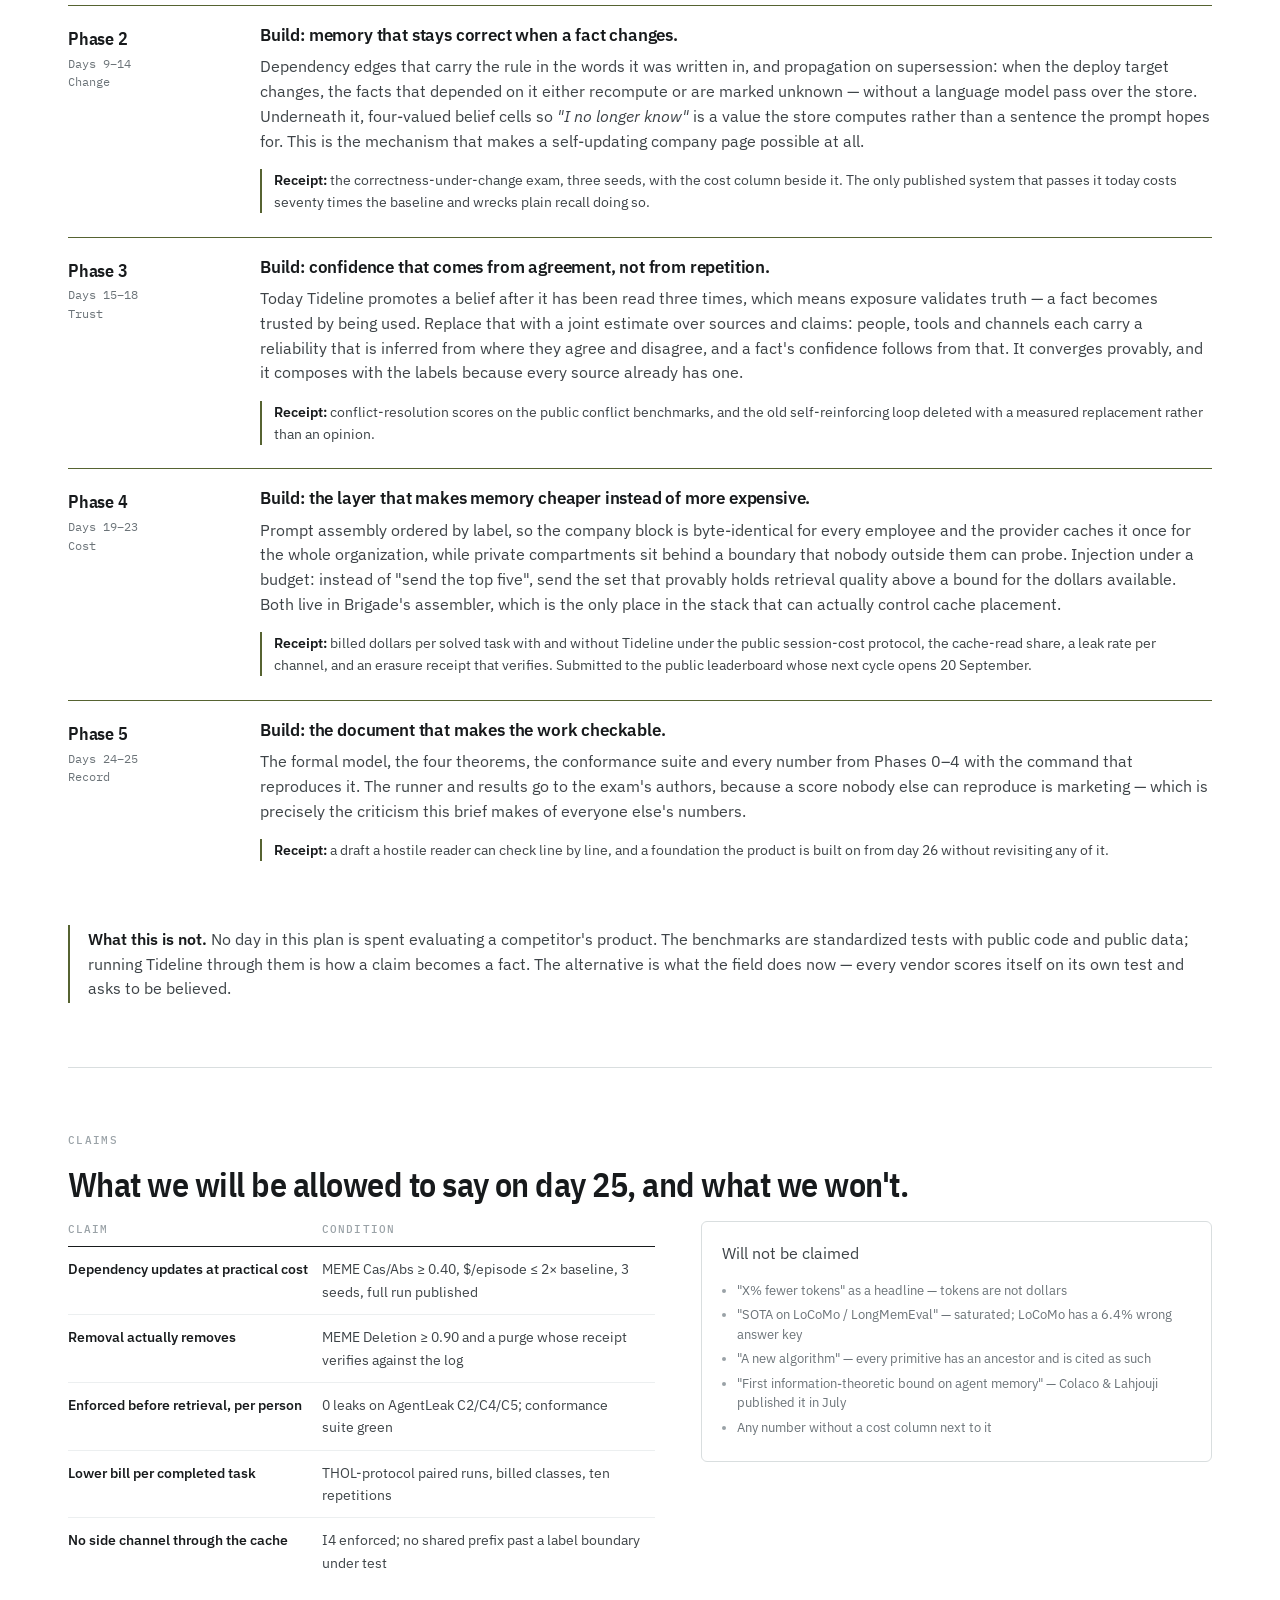
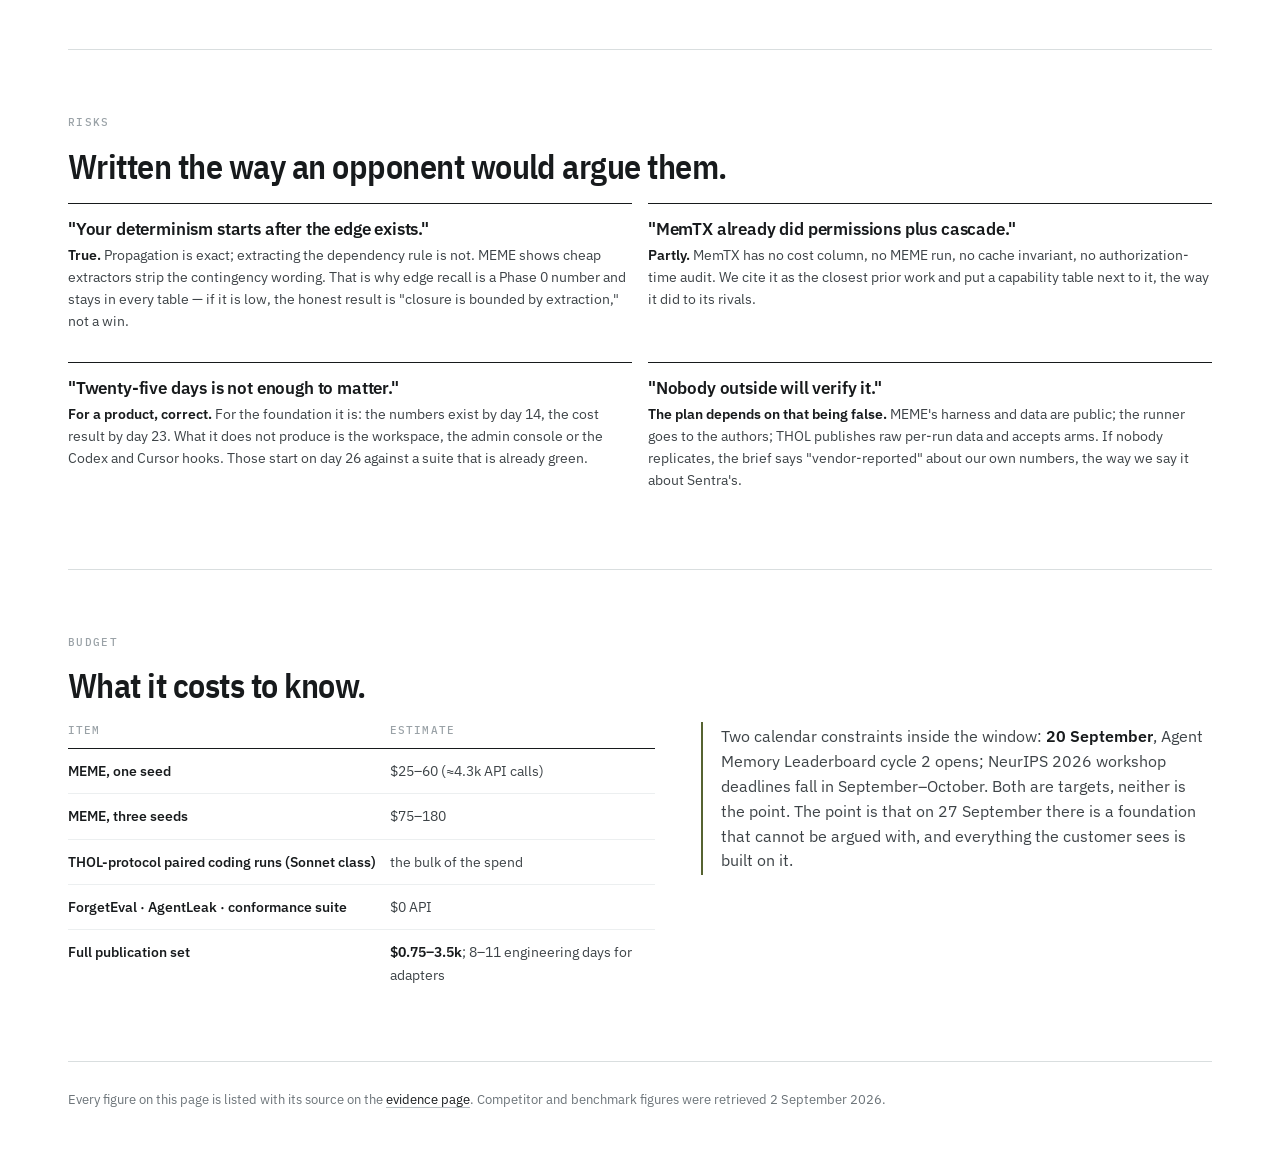
==== commit a805fbaa: "Put the whole research on the site, and lead with what we build The brief was one page of plan point" ====
--- a/index.html
+++ b/index.html
@@ -23,14 +23,12 @@
   <div class="masthead-in">
     <span class="mark"><a href="index.html">Tideline <span class="dot">/</span> Research brief</a></span>
     <nav>
-      <a href="#moment">Moment</a>
-      <a href="#thesis">Thesis</a>
-      <a href="#verified">Verified</a>
-      <a href="#phases">The 25 days</a>
-      <a href="#claims">Claims</a>
-      <a href="#risks">Risks</a>
-      <a href="#budget">Budget</a>
-      <a href="protocol.html">What we build</a>
+      <a href="index.html" aria-current="page">Brief</a>
+      <a href="protocol.html">Design</a>
+      <a href="build.html">The build</a>
+      <a href="benchmarks.html">Exams</a>
+      <a href="landscape.html">Field</a>
+      <a href="prior-art.html">Prior art</a>
       <a href="evidence.html">Evidence</a>
     </nav>
     <span class="spacer"></span>
@@ -131,6 +129,20 @@
     </div>
   </section>
 
+
+  <section id="contents" style="padding-top:52px">
+    <p class="eyebrow">The rest of this brief</p>
+    <h2>Five pages, in the order they answer questions.</h2>
+    <div class="grid g3" style="margin-top:24px">
+      <div class="card"><h3><a href="protocol.html">Design</a></h3><p class="fine">What the thing is. One store where personal and company memory are the same mechanism, the eight rules with what each is for, and the five doors into company memory.</p></div>
+      <div class="card"><h3><a href="build.html">The build</a></h3><p class="fine">Every file that changes and what goes in it — the record, the lattice, propagation, four-valued belief, the assembler, and where the private package sits.</p></div>
+      <div class="card"><h3><a href="benchmarks.html">Exams</a></h3><p class="fine">Why a public benchmark is not a competitor's product, what MEME asks — with a worked episode — and what the rest of the set is for.</p></div>
+      <div class="card"><h3><a href="landscape.html">Field</a></h3><p class="fine">Ninety-one products, the four claims they share, what the incumbents actually enforce, and where the uncontested ground is.</p></div>
+      <div class="card"><h3><a href="prior-art.html">Prior art</a></h3><p class="fine">What already exists, the four ideas we killed on inspection, and the ledger of every mechanism marked cite, taken or ours.</p></div>
+      <div class="card"><h3><a href="evidence.html">Evidence</a></h3><p class="fine">Every figure with its source. Vendor claims quoted from the vendor's page and labelled; independent numbers linked to the paper or harness.</p></div>
+    </div>
+  </section>
+
   <!-- ─────────────────────────── THE MOMENT ─────────────────────────── -->
   <section id="moment">
     <p class="eyebrow">The moment</p>
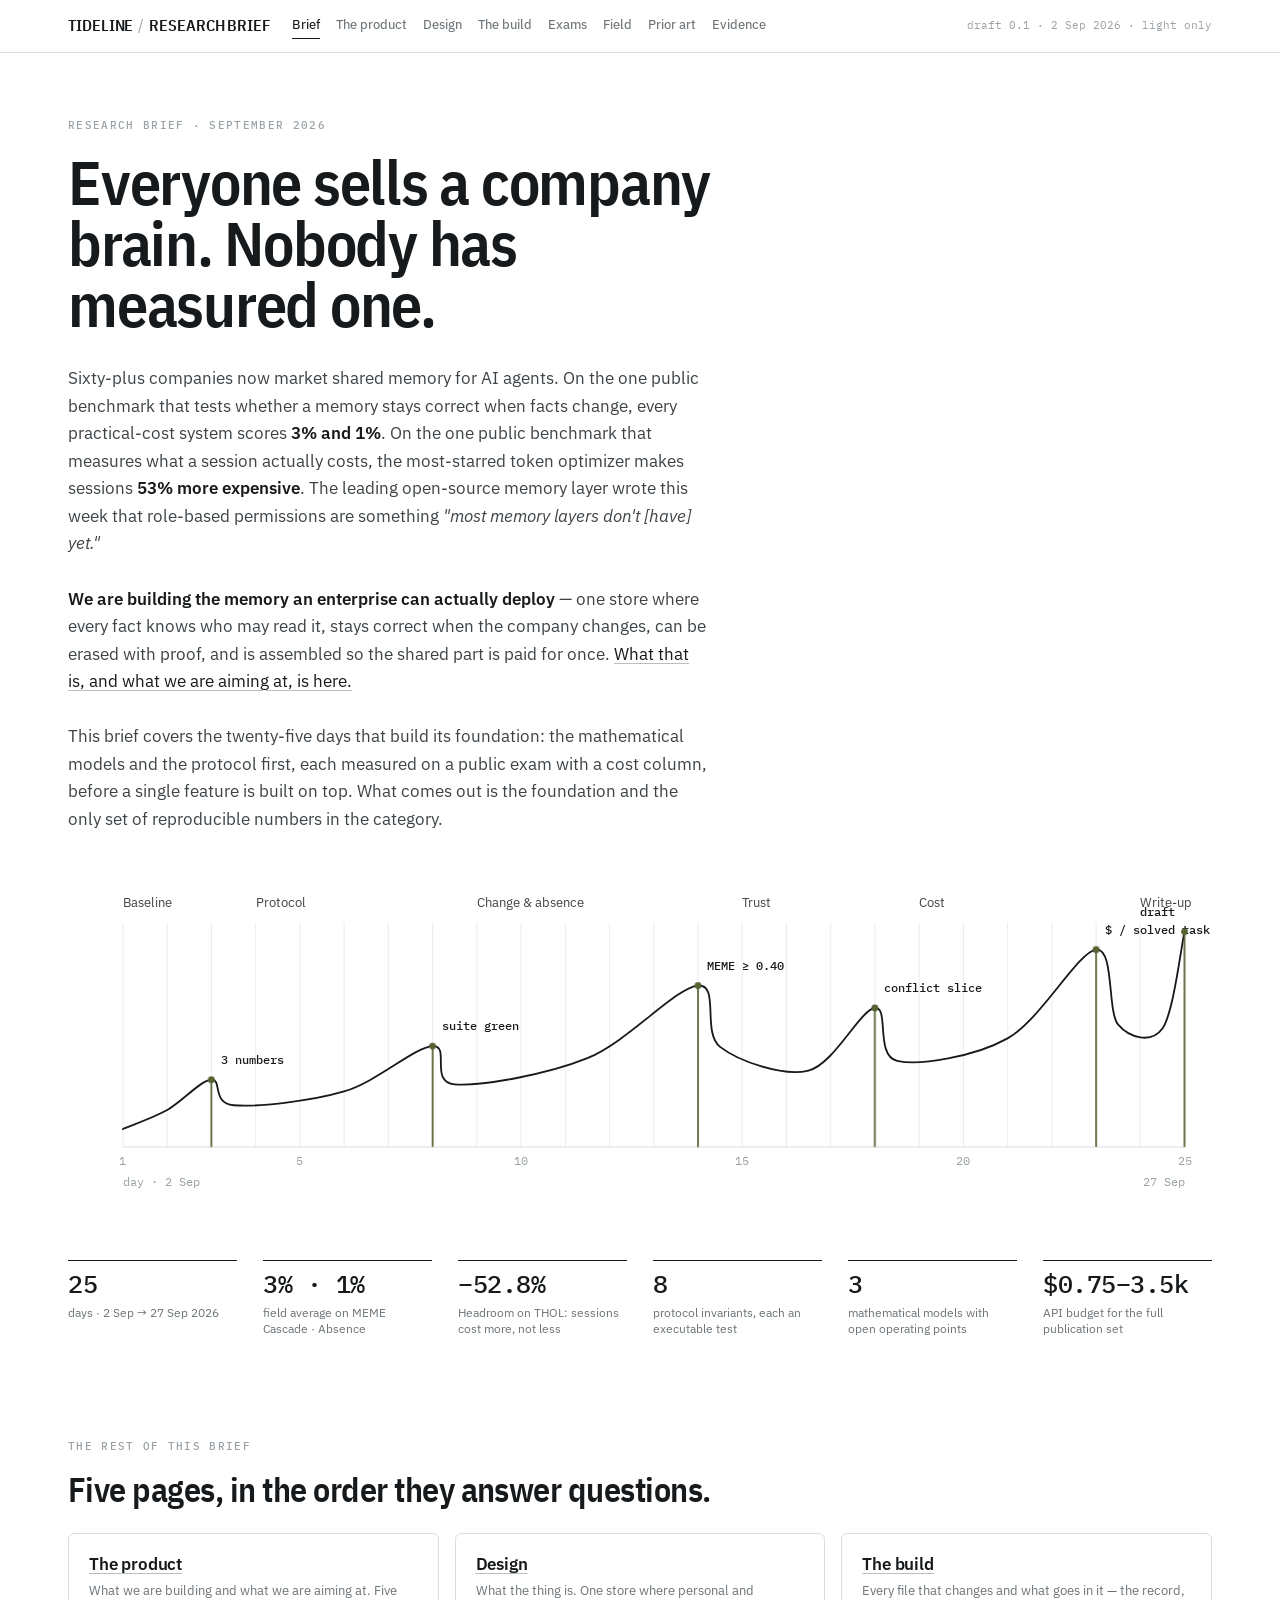
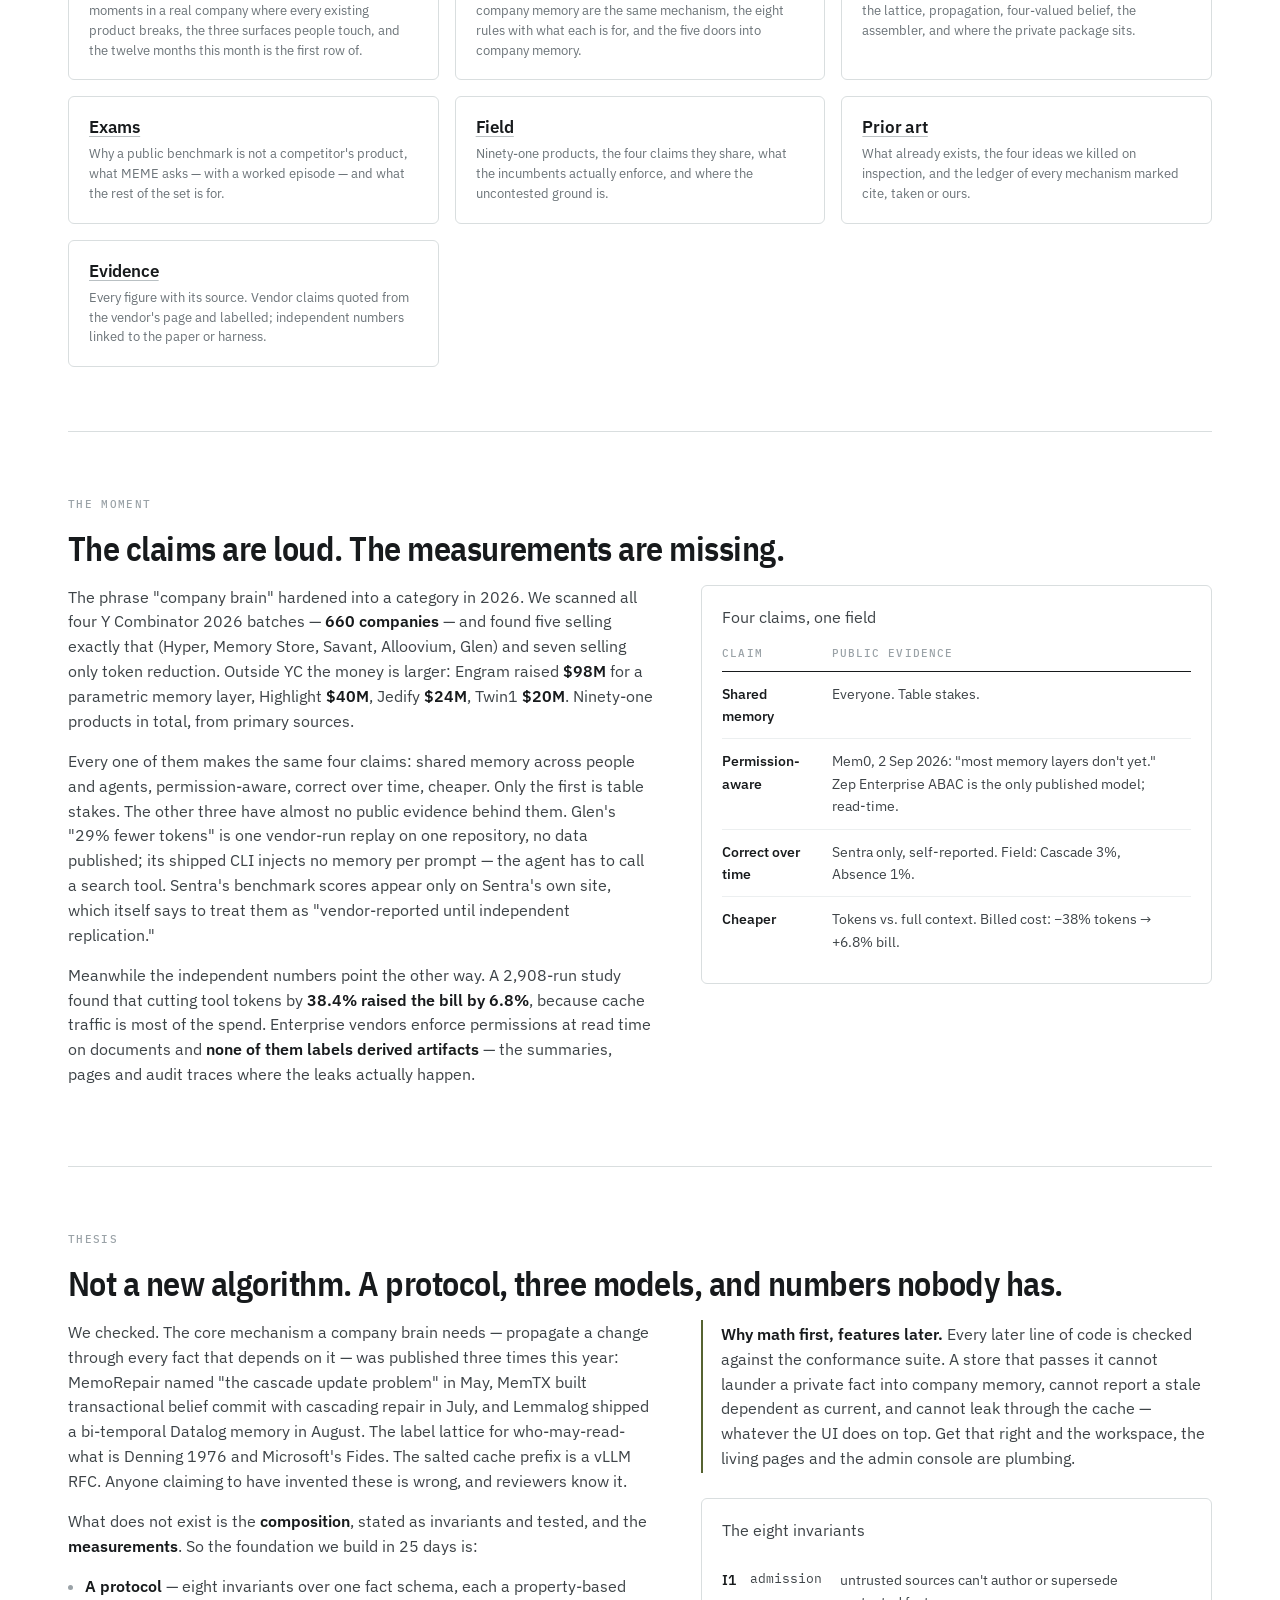
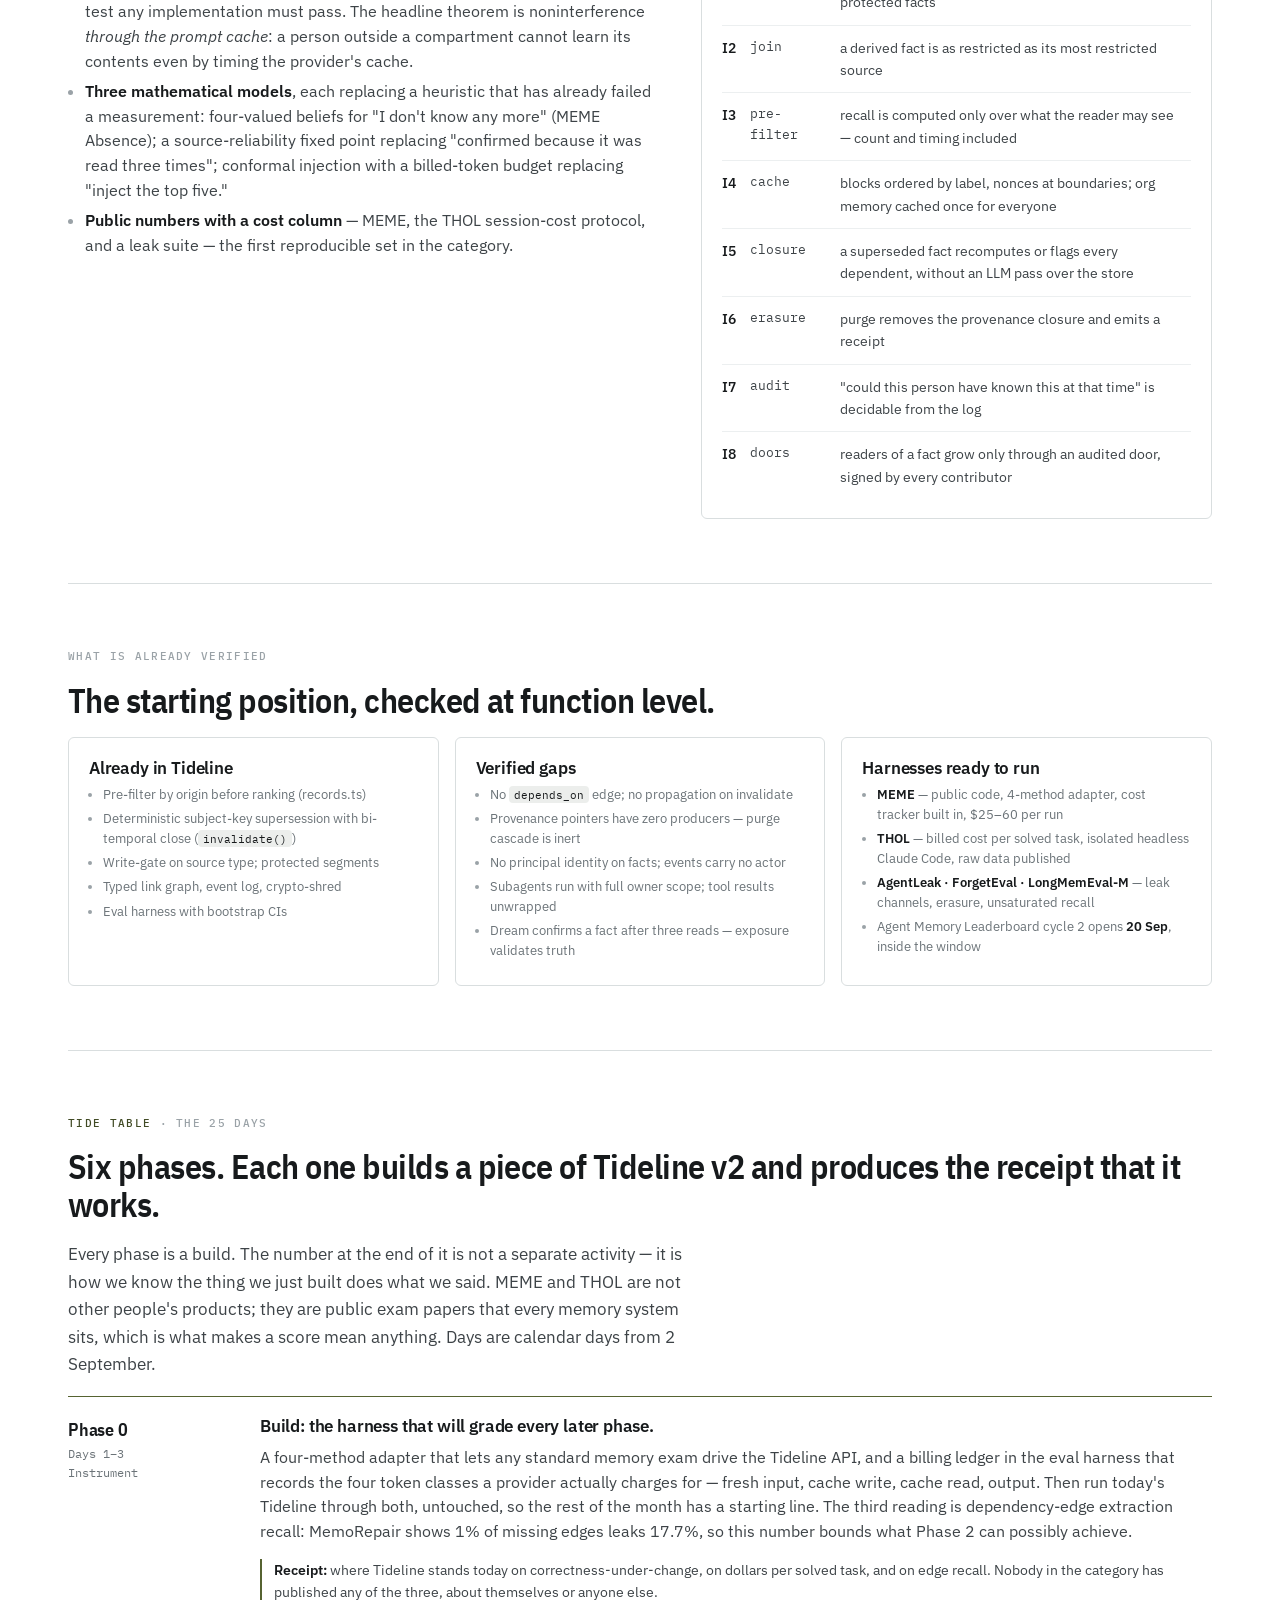
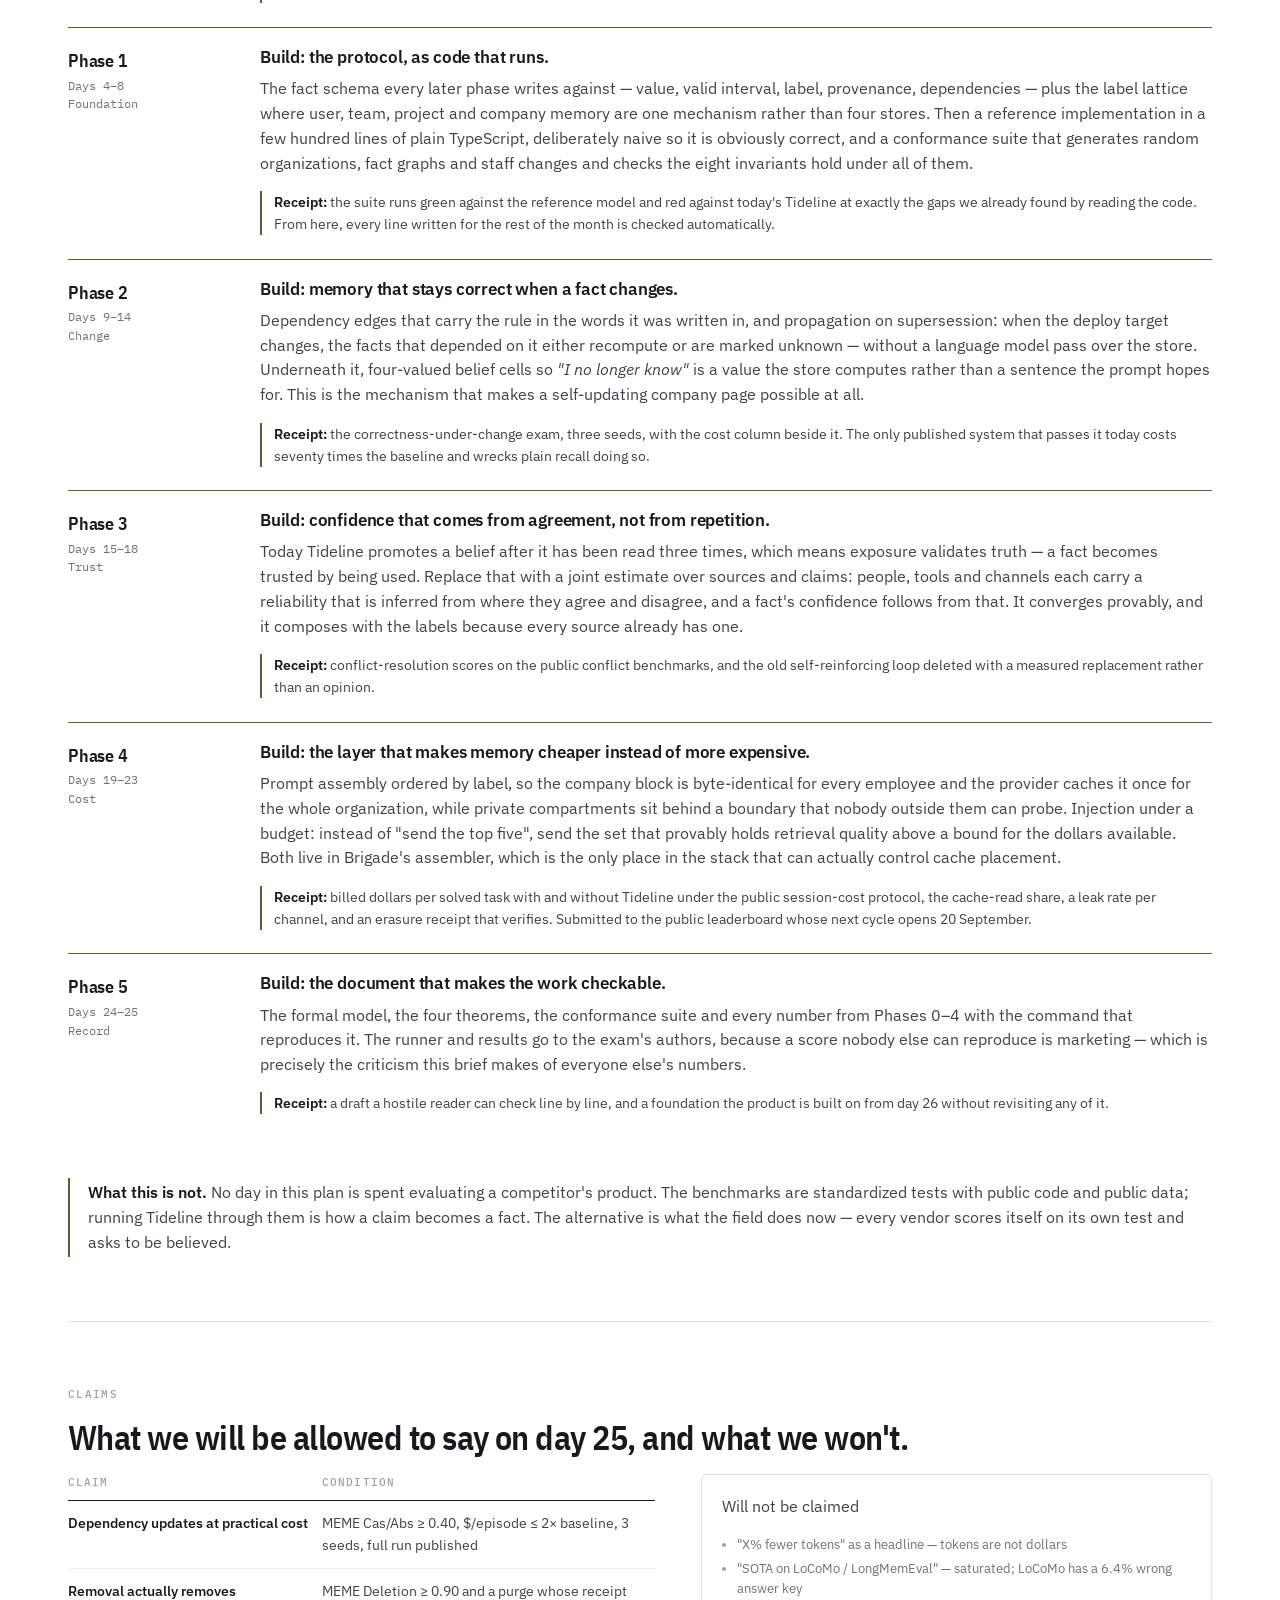
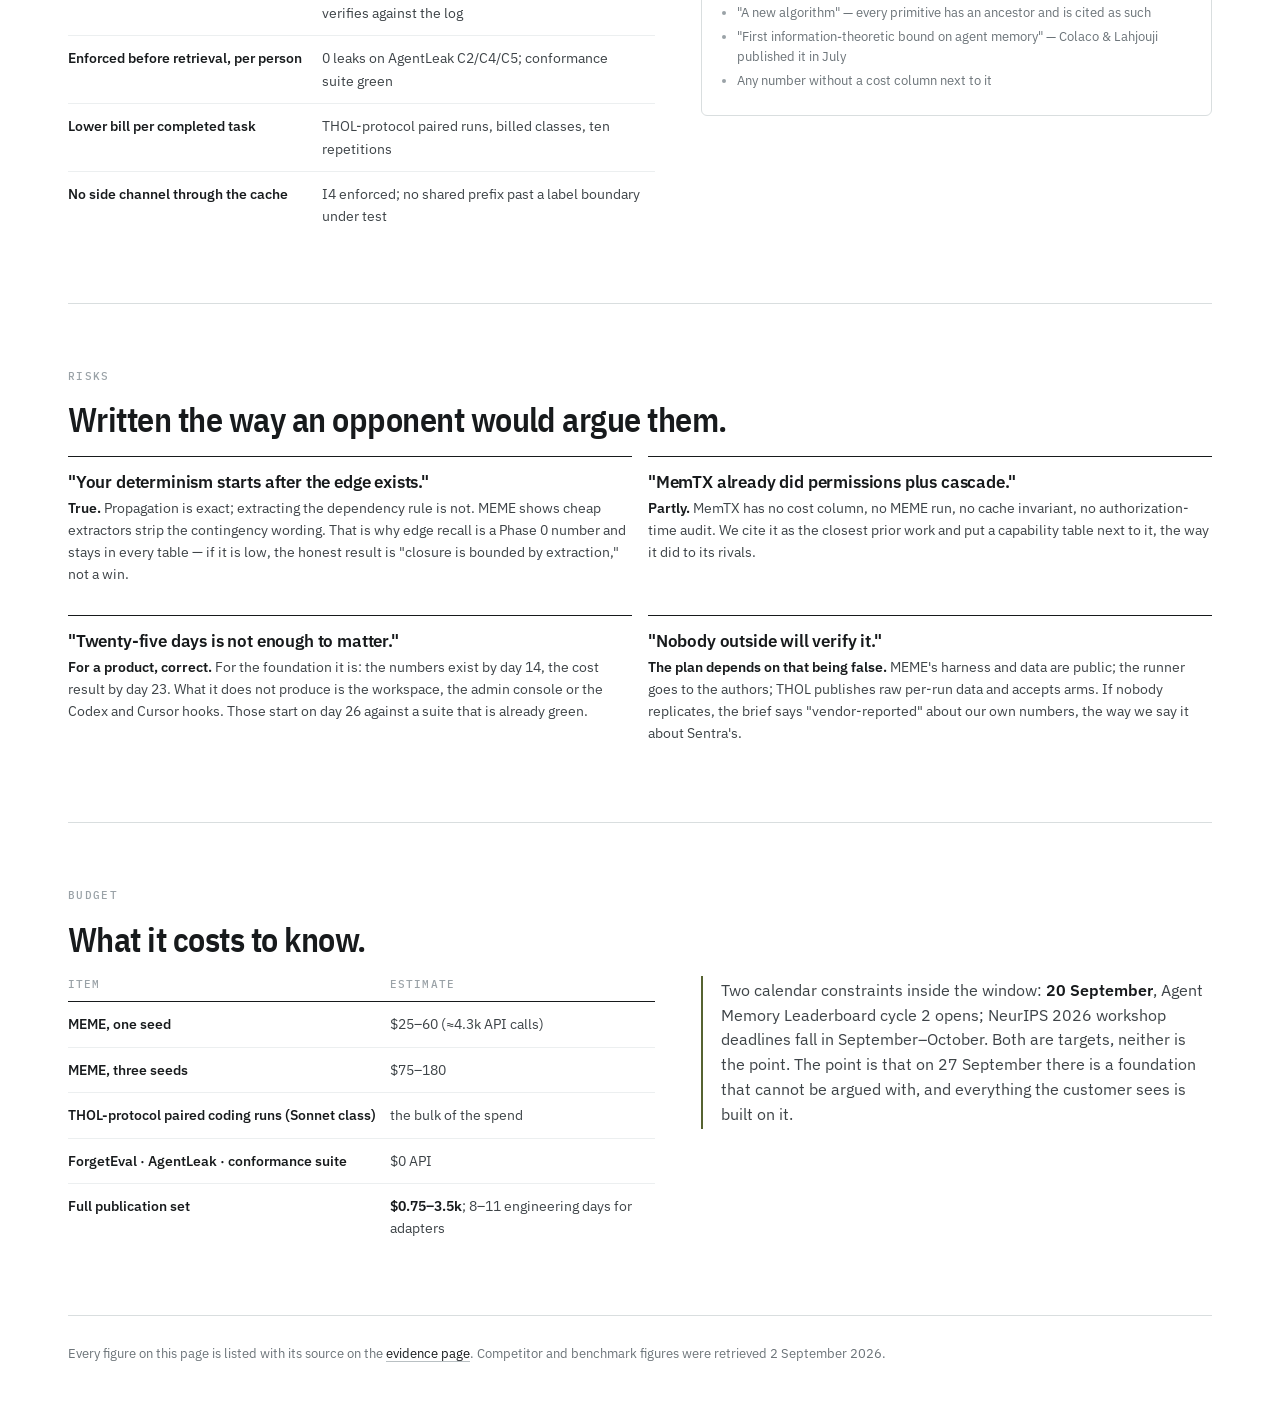
==== commit d4643d8f: "Say what the product is, not just how the month is spent The site described a twenty-five day sprint" ====
--- a/index.html
+++ b/index.html
@@ -24,6 +24,7 @@
     <span class="mark"><a href="index.html">Tideline <span class="dot">/</span> Research brief</a></span>
     <nav>
       <a href="index.html" aria-current="page">Brief</a>
+      <a href="product.html">The product</a>
       <a href="protocol.html">Design</a>
       <a href="build.html">The build</a>
       <a href="benchmarks.html">Exams</a>
@@ -49,10 +50,13 @@
       the most-starred token optimizer makes sessions <strong>53% more expensive</strong>. The leading
       open-source memory layer wrote this week that role-based permissions are something
       <em>"most memory layers don't [have] yet."</em><br><br>
-      <strong>This brief is the 25-day plan to change that.</strong> Not a product sprint: the mathematical
-      models and the protocol first, each one measured on a public harness with a cost column, before a
-      single feature is built on top. What comes out is Tideline v2's foundation and the only set of
-      reproducible numbers in the category.
+      <strong>We are building the memory an enterprise can actually deploy</strong> — one store where every
+      fact knows who may read it, stays correct when the company changes, can be erased with proof, and is
+      assembled so the shared part is paid for once. <a href="product.html">What that is, and what we are
+      aiming at, is here.</a><br><br>
+      This brief covers the twenty-five days that build its foundation: the mathematical models and the
+      protocol first, each measured on a public exam with a cost column, before a single feature is built on
+      top. What comes out is the foundation and the only set of reproducible numbers in the category.
     </p>
 
     <div class="marigram">
@@ -134,6 +138,7 @@
     <p class="eyebrow">The rest of this brief</p>
     <h2>Five pages, in the order they answer questions.</h2>
     <div class="grid g3" style="margin-top:24px">
+      <div class="card"><h3><a href="product.html">The product</a></h3><p class="fine">What we are building and what we are aiming at. Five moments in a real company where every existing product breaks, the three surfaces people touch, and the twelve months this month is the first row of.</p></div>
       <div class="card"><h3><a href="protocol.html">Design</a></h3><p class="fine">What the thing is. One store where personal and company memory are the same mechanism, the eight rules with what each is for, and the five doors into company memory.</p></div>
       <div class="card"><h3><a href="build.html">The build</a></h3><p class="fine">Every file that changes and what goes in it — the record, the lattice, propagation, four-valued belief, the assembler, and where the private package sits.</p></div>
       <div class="card"><h3><a href="benchmarks.html">Exams</a></h3><p class="fine">Why a public benchmark is not a competitor's product, what MEME asks — with a worked episode — and what the rest of the set is for.</p></div>
